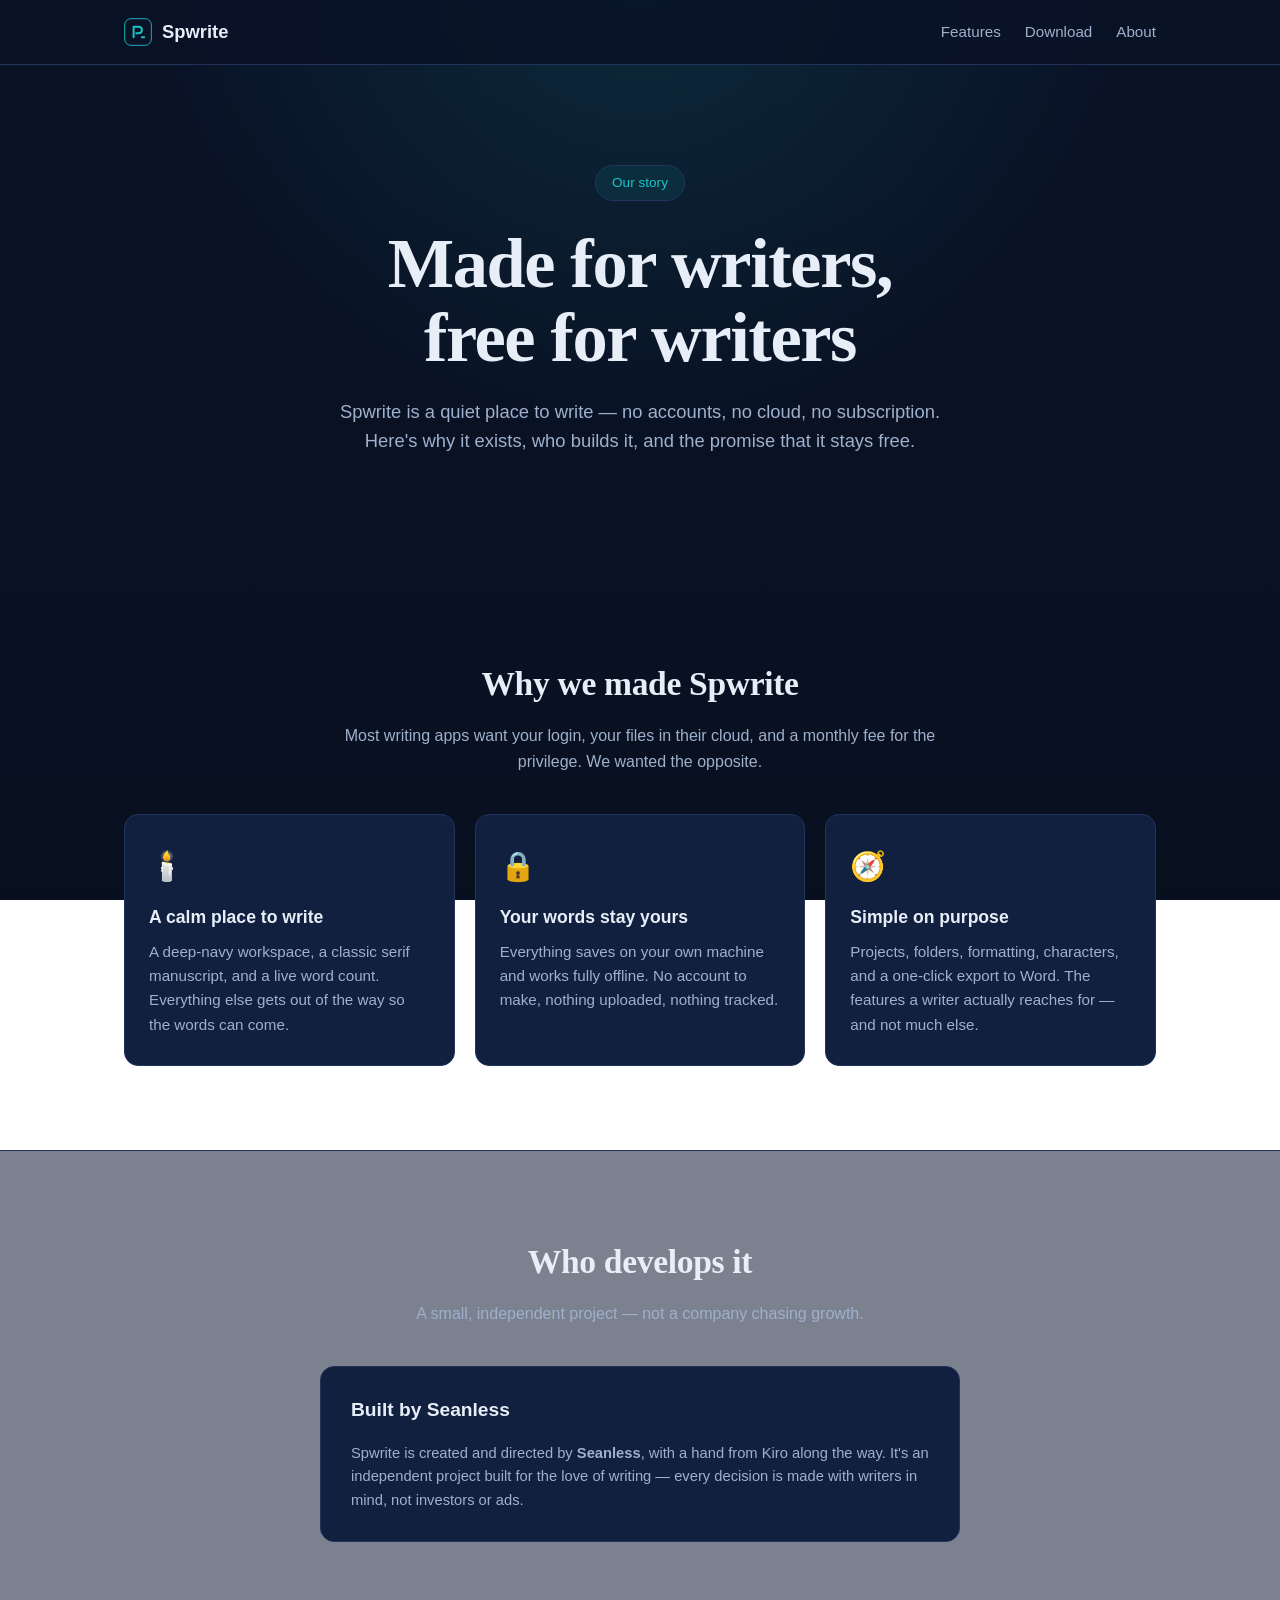
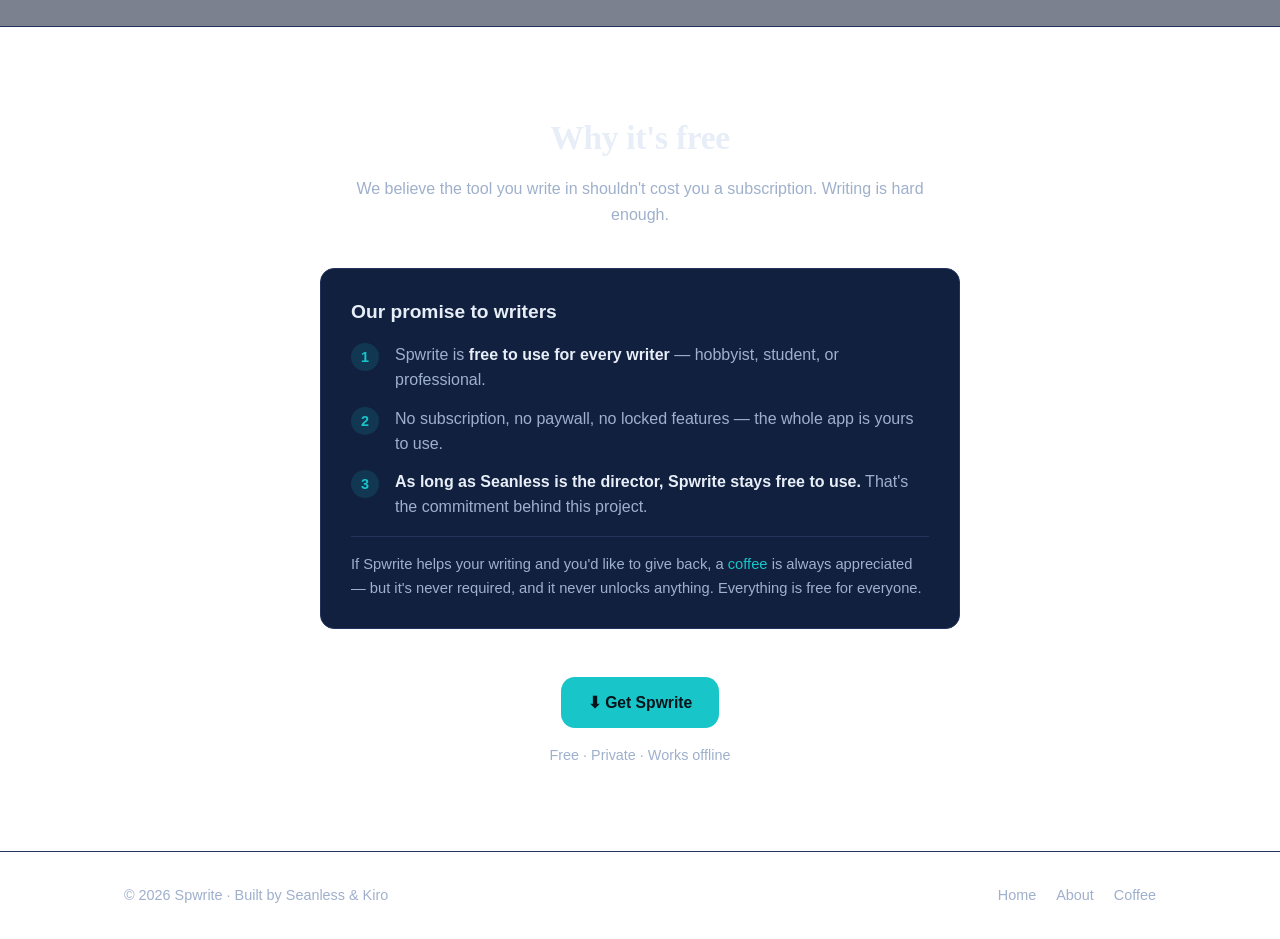
==== about.html @ 6e7e3212 "Remove github link and added about" ====
<!DOCTYPE html>
<html lang="en">
<head>
  <meta charset="UTF-8" />
  <meta name="viewport" content="width=device-width, initial-scale=1.0" />
  <title>About Spwrite — why it exists, who builds it, why it's free</title>
  <meta name="description" content="The story behind Spwrite: a distraction-free writing app made for writers, built by Seanless, and free to use for everyone." />
  <link rel="icon" href="assets/favicon.svg" type="image/svg+xml" />
  <link rel="stylesheet" href="styles.css" />
</head>
<body>
  <header class="nav">
    <div class="container nav-inner">
      <a class="brand" href="index.html">
        <img src="assets/logo.svg" alt="Spwrite logo" width="28" height="28" />
        <span>Spwrite</span>
      </a>
      <nav class="nav-links">
        <a href="index.html#features">Features</a>
        <a href="index.html#download">Download</a>
        <a href="about.html">About</a>
      </nav>
    </div>
  </header>

  <main id="top">
    <!-- Hero -->
    <section class="hero">
      <div class="container hero-inner">
        <span class="badge">Our story</span>
        <h1>Made for writers,<br />free for writers</h1>
        <p class="lead">
          Spwrite is a quiet place to write — no accounts, no cloud, no subscription.
          Here's why it exists, who builds it, and the promise that it stays free.
        </p>
      </div>
    </section>

    <!-- Why -->
    <section class="section">
      <div class="container">
        <h2>Why we made Spwrite</h2>
        <p class="section-sub">
          Most writing apps want your login, your files in their cloud, and a monthly fee
          for the privilege. We wanted the opposite.
        </p>
        <div class="grid">
          <div class="card">
            <div class="icon">🕯️</div>
            <h3>A calm place to write</h3>
            <p>A deep-navy workspace, a classic serif manuscript, and a live word count.
              Everything else gets out of the way so the words can come.</p>
          </div>
          <div class="card">
            <div class="icon">🔒</div>
            <h3>Your words stay yours</h3>
            <p>Everything saves on your own machine and works fully offline. No account
              to make, nothing uploaded, nothing tracked.</p>
          </div>
          <div class="card">
            <div class="icon">🧭</div>
            <h3>Simple on purpose</h3>
            <p>Projects, folders, formatting, characters, and a one-click export to Word.
              The features a writer actually reaches for — and not much else.</p>
          </div>
        </div>
      </div>
    </section>

    <!-- Who -->
    <section class="section section-alt">
      <div class="container">
        <h2>Who develops it</h2>
        <p class="section-sub">A small, independent project — not a company chasing growth.</p>
        <div class="open-guide">
          <h3>Built by Seanless</h3>
          <p class="tip-note" style="border:0;padding-top:0;margin-top:0;">
            Spwrite is created and directed by <strong>Seanless</strong>, with a hand from
            Kiro along the way. It's an independent project built for the love of writing —
            every decision is made with writers in mind, not investors or ads.
          </p>
        </div>
      </div>
    </section>

    <!-- Free promise -->
    <section class="section">
      <div class="container">
        <h2>Why it's free</h2>
        <p class="section-sub">
          We believe the tool you write in shouldn't cost you a subscription. Writing is
          hard enough.
        </p>
        <div class="open-guide">
          <h3>Our promise to writers</h3>
          <ol class="open-steps">
            <li>Spwrite is <strong>free to use for every writer</strong> — hobbyist,
              student, or professional.</li>
            <li>No subscription, no paywall, no locked features — the whole app is yours to
              use.</li>
            <li><strong>As long as Seanless is the director, Spwrite stays free to use.</strong>
              That's the commitment behind this project.</li>
          </ol>
          <p class="tip-note">
            If Spwrite helps your writing and you'd like to give back, a
            <a href="https://buymeacoffee.com/seanless" target="_blank" rel="noopener">coffee</a>
            is always appreciated — but it's never required, and it never unlocks anything.
            Everything is free for everyone.
          </p>
        </div>

        <div class="support" style="margin-top:48px;">
          <a class="btn btn-primary" href="index.html#download">⬇ Get Spwrite</a>
          <p class="detected" style="margin-top:16px;">
            Free · Private · Works offline
          </p>
        </div>
      </div>
    </section>
  </main>

  <footer class="footer">
    <div class="container footer-inner">
      <span>© <span id="year"></span> Spwrite · Built by Seanless &amp; Kiro</span>
      <div class="footer-links">
        <a href="index.html">Home</a>
        <a href="about.html">About</a>
        <a href="https://buymeacoffee.com/seanless" target="_blank" rel="noopener">Coffee</a>
      </div>
    </div>
  </footer>

  <script src="script.js"></script>
</body>
</html>
---- styles.css ----
:root {
  --bg: #0a1226;
  --bg-alt: #0f1a33;
  --card: #12203f;
  --border: #22345c;
  --text: #e8eef7;
  --muted: #9fb0cc;
  --accent: #18c5c8;        /* dark cyan */
  --accent-hover: #3fdadd;
  --coffee: #ffdd00;
  --radius: 14px;
  --max: 1080px;
}

* { box-sizing: border-box; margin: 0; padding: 0; }

html { scroll-behavior: smooth; }

body {
  font-family: -apple-system, BlinkMacSystemFont, "Segoe UI", Roboto, Helvetica, Arial, sans-serif;
  background:
    radial-gradient(900px circle at 50% -5%, rgba(24, 197, 200, 0.14), transparent 55%),
    linear-gradient(180deg, #0a1226 0%, #081020 100%);
  background-attachment: fixed;
  color: var(--text);
  line-height: 1.6;
  min-height: 100vh;
  -webkit-font-smoothing: antialiased;
}

.container {
  width: 100%;
  max-width: var(--max);
  margin: 0 auto;
  padding: 0 24px;
}

a { color: var(--accent); text-decoration: none; }
a:hover { color: var(--accent-hover); }

/* Nav */
.nav {
  position: sticky;
  top: 0;
  z-index: 10;
  background: rgba(10, 18, 38, 0.85);
  backdrop-filter: blur(10px);
  border-bottom: 1px solid var(--border);
}
.nav-inner {
  display: flex;
  align-items: center;
  justify-content: space-between;
  height: 64px;
}
.brand {
  display: flex;
  align-items: center;
  gap: 10px;
  font-weight: 700;
  font-size: 1.15rem;
  color: var(--text);
}
.nav-links { display: flex; gap: 24px; }
.nav-links a { color: var(--muted); font-size: 0.95rem; }
.nav-links a:hover { color: var(--text); }

/* Hero */
.hero {
  padding: 100px 0 84px;
  text-align: center;
}
.badge {
  display: inline-block;
  padding: 6px 16px;
  border: 1px solid var(--border);
  border-radius: 999px;
  font-size: 0.85rem;
  color: var(--accent);
  background: rgba(24, 197, 200, 0.08);
  margin-bottom: 26px;
}
.hero h1 {
  font-family: Georgia, "Times New Roman", serif;
  font-size: clamp(2.8rem, 6vw, 4.4rem);
  line-height: 1.05;
  letter-spacing: -0.02em;
  margin-bottom: 22px;
}
.lead {
  max-width: 640px;
  margin: 0 auto 34px;
  font-size: 1.15rem;
  color: var(--muted);
}
.hero-actions {
  display: flex;
  gap: 14px;
  justify-content: center;
  flex-wrap: wrap;
}
.detected { margin-top: 18px; color: var(--muted); font-size: 0.9rem; }
.detected a { font-weight: 600; }

/* Buttons */
.btn {
  display: inline-flex;
  align-items: center;
  justify-content: center;
  gap: 8px;
  padding: 12px 26px;
  border-radius: var(--radius);
  font-weight: 600;
  font-size: 0.98rem;
  border: 1px solid transparent;
  transition: all 0.15s ease;
  cursor: pointer;
}
.btn-primary { background: var(--accent); color: #04141a; }
.btn-primary:hover { background: var(--accent-hover); color: #04141a; }
.btn-ghost { border-color: var(--border); color: var(--text); }
.btn-ghost:hover { border-color: var(--accent); color: var(--text); }
.btn-block { width: 100%; margin-top: 8px; }
.btn[aria-disabled="true"] {
  background: var(--border);
  color: var(--muted, #8a8f98);
  cursor: not-allowed;
  pointer-events: none;
  opacity: 0.7;
}
.btn-coffee {
  background: var(--coffee);
  color: #1a1400;
  font-size: 1.05rem;
  padding: 14px 32px;
}
.btn-coffee:hover { background: #ffe94d; color: #1a1400; transform: translateY(-2px); }

/* Sections */
.section { padding: 84px 0; }
.section-alt {
  background: rgba(15, 26, 51, 0.55);
  border-top: 1px solid var(--border);
  border-bottom: 1px solid var(--border);
}
.section h2 {
  font-family: Georgia, "Times New Roman", serif;
  font-size: 2.1rem;
  text-align: center;
  margin-bottom: 12px;
  letter-spacing: -0.01em;
}
.section-sub { text-align: center; color: var(--muted); max-width: 620px; margin: 0 auto 40px; }
.section-sub code {
  background: rgba(24, 197, 200, 0.12);
  color: var(--accent);
  padding: 2px 6px;
  border-radius: 6px;
}

/* Grid of cards */
.grid {
  display: grid;
  grid-template-columns: repeat(auto-fit, minmax(220px, 1fr));
  gap: 20px;
  margin-top: 40px;
}
.card {
  background: var(--card);
  border: 1px solid var(--border);
  border-radius: var(--radius);
  padding: 28px 24px;
  transition: border-color 0.15s ease, transform 0.15s ease, box-shadow 0.15s ease;
}
.card:hover {
  border-color: var(--accent);
  transform: translateY(-3px);
  box-shadow: 0 12px 28px rgba(0, 0, 0, 0.35);
}
.card .icon { font-size: 1.8rem; margin-bottom: 14px; }
.card h3 { font-size: 1.1rem; margin-bottom: 8px; }
.card p { color: var(--muted); font-size: 0.95rem; }

/* Download */
.download-grid {
  display: grid;
  grid-template-columns: repeat(auto-fit, minmax(240px, 1fr));
  gap: 20px;
}
.dl-card {
  background: var(--card);
  border: 1px solid var(--border);
  border-radius: var(--radius);
  padding: 28px 24px;
  text-align: center;
  transition: border-color 0.15s ease, transform 0.15s ease;
}
.dl-card:hover { transform: translateY(-3px); }
.dl-card.highlight {
  border-color: var(--accent);
  box-shadow: 0 0 0 1px var(--accent), 0 12px 28px rgba(0, 0, 0, 0.35);
}
.dl-os { font-size: 1.3rem; font-weight: 700; }
.dl-desc { color: var(--muted); font-size: 0.9rem; margin-bottom: 8px; }
.dl-source {
  display: inline-block;
  margin-top: 12px;
  font-size: 0.85rem;
  color: var(--muted);
}
.dl-source:hover { color: var(--accent); }
/* Open guide */
.open-guide {
  max-width: 640px;
  margin: 40px auto 0;
  background: var(--card);
  border: 1px solid var(--border);
  border-radius: var(--radius);
  padding: 28px 30px;
}
.open-guide h3 { font-size: 1.2rem; margin-bottom: 16px; }
.open-steps {
  list-style: none;
  counter-reset: step;
  display: flex;
  flex-direction: column;
  gap: 14px;
}
.open-steps li {
  counter-increment: step;
  position: relative;
  padding-left: 44px;
  color: var(--muted);
  line-height: 1.55;
}
.open-steps li strong { color: var(--text); }
.open-steps li::before {
  content: counter(step);
  position: absolute;
  left: 0;
  top: 0;
  width: 28px;
  height: 28px;
  border-radius: 50%;
  background: rgba(24, 197, 200, 0.14);
  color: var(--accent);
  font-weight: 700;
  font-size: 0.9rem;
  display: flex;
  align-items: center;
  justify-content: center;
}
.open-steps code {
  font-family: "SFMono-Regular", Consolas, "Liberation Mono", Menlo, monospace;
  font-size: 0.85em;
  background: rgba(24, 197, 200, 0.12);
  color: var(--accent);
  padding: 1px 6px;
  border-radius: 6px;
}

/* Guide steps (big, visual) */
.guide-steps {
  display: flex;
  flex-direction: column;
  gap: 18px;
  max-width: 760px;
  margin: 44px auto 0;
}
.guide-step {
  display: flex;
  align-items: flex-start;
  gap: 22px;
  background: var(--card);
  border: 1px solid var(--border);
  border-radius: var(--radius);
  padding: 26px 28px;
  transition: border-color 0.15s ease, transform 0.15s ease;
}
.guide-step:hover { border-color: var(--accent); transform: translateY(-2px); }
.guide-num {
  flex: 0 0 auto;
  width: 48px;
  height: 48px;
  border-radius: 50%;
  background: var(--accent);
  color: #04141a;
  display: flex;
  align-items: center;
  justify-content: center;
  font-weight: 700;
  font-size: 1.4rem;
}
.guide-body h3 { font-size: 1.2rem; margin-bottom: 6px; }
.guide-body p { color: var(--muted); }
.guide-body code, .open-guide code {
  font-family: "SFMono-Regular", Consolas, "Liberation Mono", Menlo, monospace;
  font-size: 0.85em;
  background: rgba(24, 197, 200, 0.12);
  color: var(--accent);
  padding: 1px 6px;
  border-radius: 6px;
}
.tip-note {
  margin-top: 16px;
  padding-top: 16px;
  border-top: 1px solid var(--border);
  color: var(--muted);
  font-size: 0.92rem;
}

/* FAQ */
.faq {
  display: grid;
  grid-template-columns: repeat(auto-fit, minmax(260px, 1fr));
  gap: 20px;
  margin-top: 44px;
}
.faq-item {
  background: var(--card);
  border: 1px solid var(--border);
  border-radius: var(--radius);
  padding: 24px 26px;
}
.faq-item h3 { font-size: 1.05rem; margin-bottom: 8px; }
.faq-item p { color: var(--muted); font-size: 0.95rem; }

/* Support */
.support { text-align: center; }

/* Footer */
.footer { border-top: 1px solid var(--border); padding: 32px 0; }
.footer-inner {
  display: flex;
  align-items: center;
  justify-content: space-between;
  color: var(--muted);
  font-size: 0.9rem;
  flex-wrap: wrap;
  gap: 12px;
}
.footer-links { display: flex; gap: 20px; }
.footer-links a { color: var(--muted); }
.footer-links a:hover { color: var(--text); }

@media (max-width: 600px) {
  .nav-links { gap: 14px; font-size: 0.9rem; }
  .hero { padding: 68px 0 56px; }
  .section { padding: 56px 0; }
}
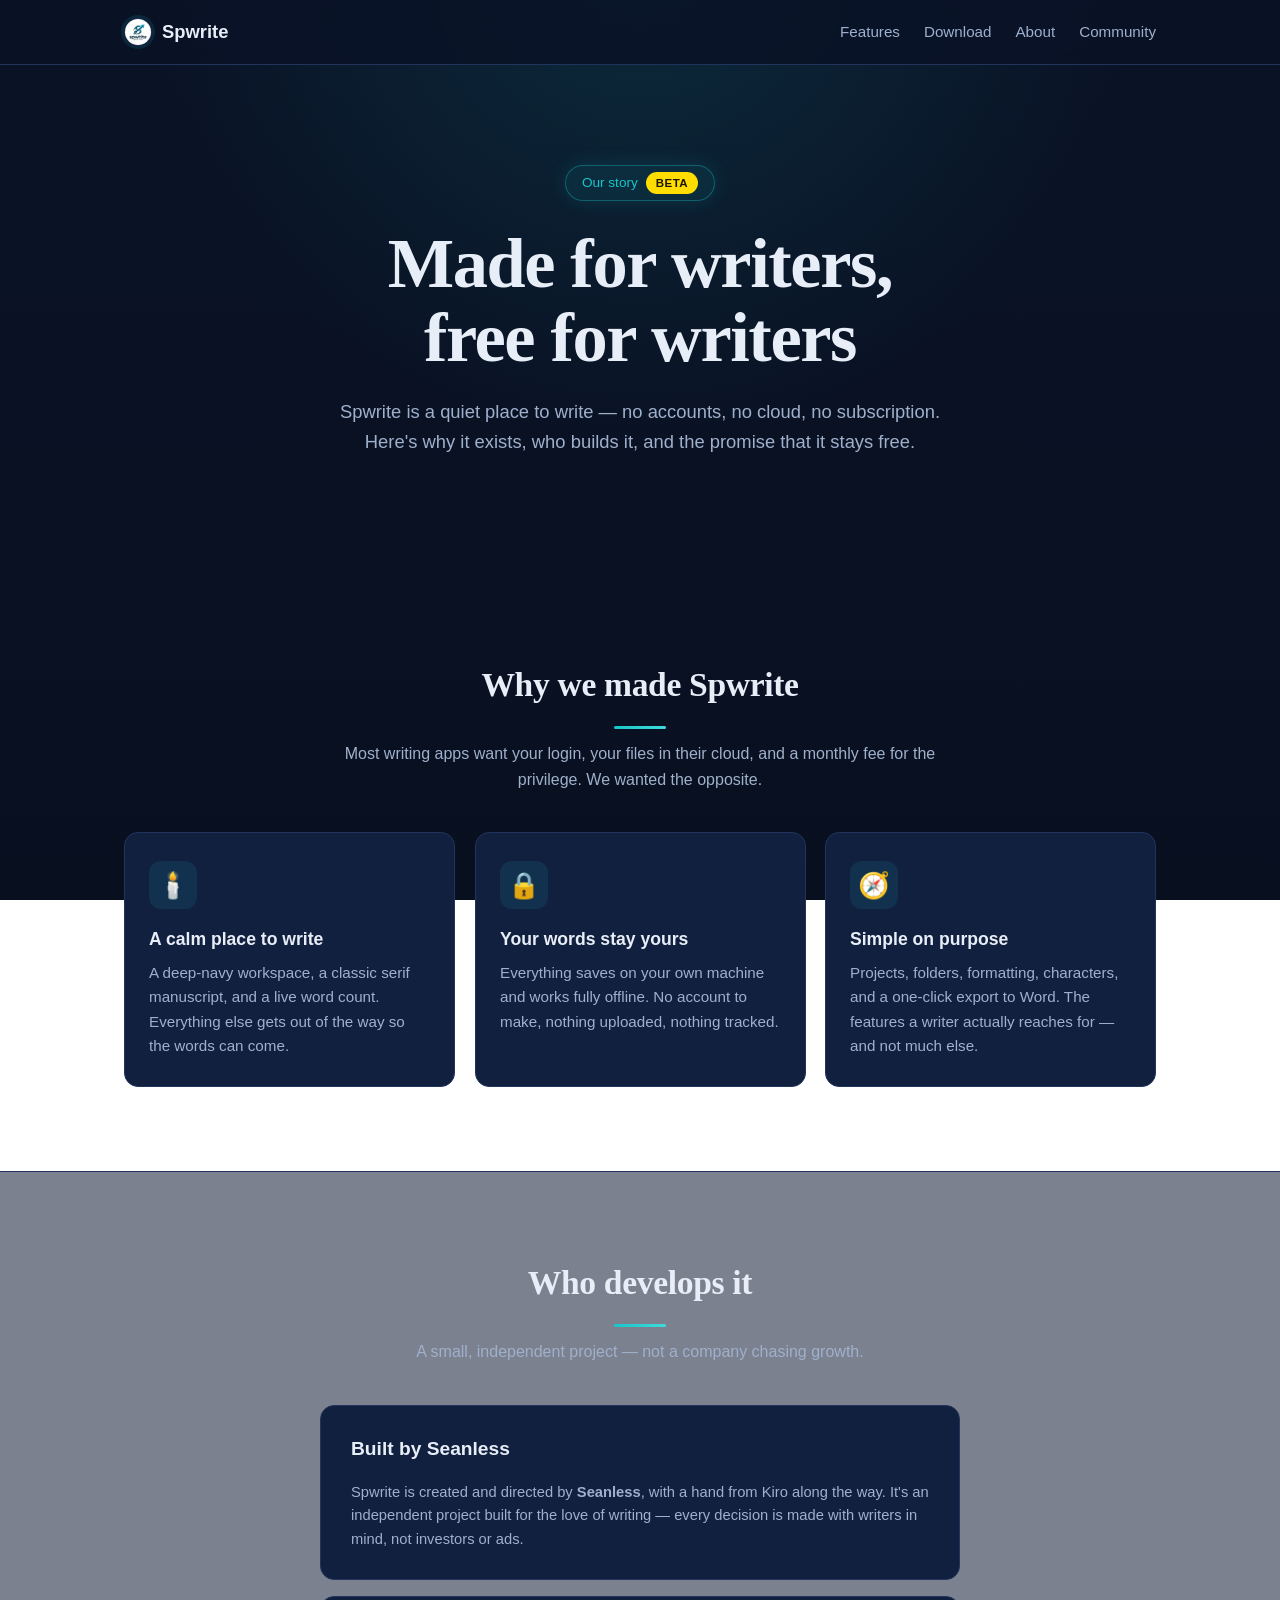
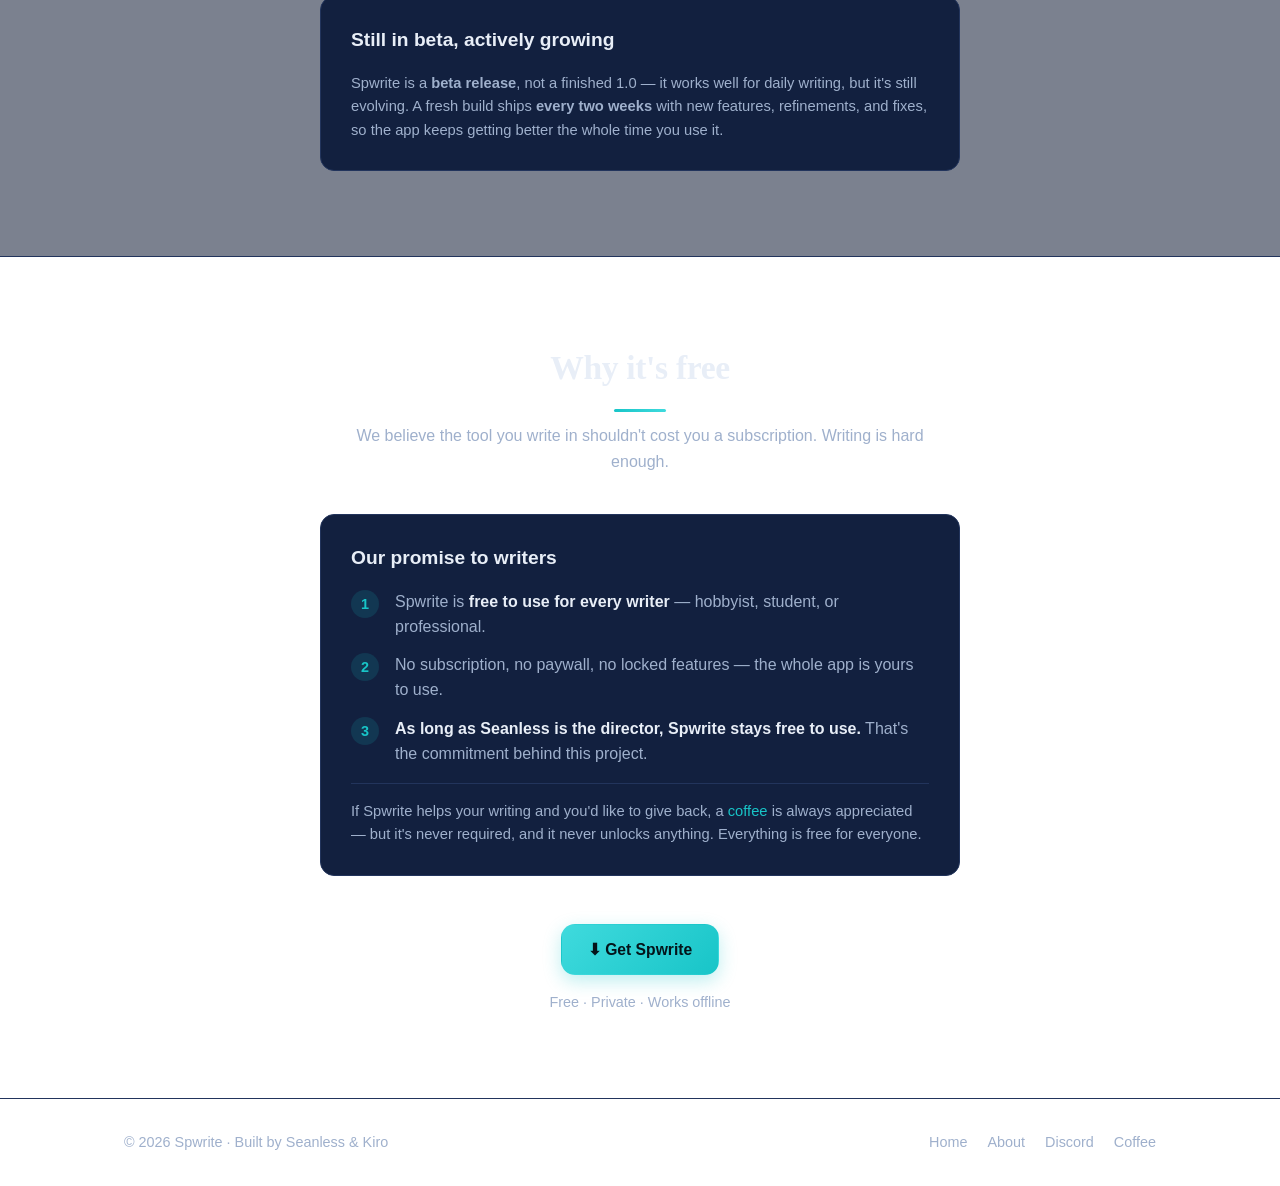
==== commit 7f8fad9c: "Added community, Beta indicatoR" ====
--- a/about.html
+++ b/about.html
@@ -5,20 +5,21 @@
   <meta name="viewport" content="width=device-width, initial-scale=1.0" />
   <title>About Spwrite — why it exists, who builds it, why it's free</title>
   <meta name="description" content="The story behind Spwrite: a distraction-free writing app made for writers, built by Seanless, and free to use for everyone." />
-  <link rel="icon" href="assets/favicon.svg" type="image/svg+xml" />
+  <link rel="icon" href="assets/spwrite_logo.png" type="image/png" />
   <link rel="stylesheet" href="styles.css" />
 </head>
 <body>
   <header class="nav">
     <div class="container nav-inner">
       <a class="brand" href="index.html">
-        <img src="assets/logo.svg" alt="Spwrite logo" width="28" height="28" />
+        <img src="assets/spwrite_logo.png" alt="Spwrite logo" width="28" height="28" />
         <span>Spwrite</span>
       </a>
       <nav class="nav-links">
         <a href="index.html#features">Features</a>
         <a href="index.html#download">Download</a>
         <a href="about.html">About</a>
+        <a href="https://discord.gg/KCWfmqGCNy" target="_blank" rel="noopener">Community</a>
       </nav>
     </div>
   </header>
@@ -27,7 +28,7 @@
     <!-- Hero -->
     <section class="hero">
       <div class="container hero-inner">
-        <span class="badge">Our story</span>
+        <span class="badge">Our story<span class="beta-tag">Beta</span></span>
         <h1>Made for writers,<br />free for writers</h1>
         <p class="lead">
           Spwrite is a quiet place to write — no accounts, no cloud, no subscription.
@@ -80,6 +81,16 @@
             every decision is made with writers in mind, not investors or ads.
           </p>
         </div>
+
+        <div class="open-guide" style="margin-top:16px;">
+          <h3>Still in beta, actively growing</h3>
+          <p class="tip-note" style="border:0;padding-top:0;margin-top:0;">
+            Spwrite is a <strong>beta release</strong>, not a finished 1.0 — it works well
+            for daily writing, but it's still evolving. A fresh build ships
+            <strong>every two weeks</strong> with new features, refinements, and fixes, so
+            the app keeps getting better the whole time you use it.
+          </p>
+        </div>
       </div>
     </section>
 
@@ -125,6 +136,7 @@
       <div class="footer-links">
         <a href="index.html">Home</a>
         <a href="about.html">About</a>
+        <a href="https://discord.gg/KCWfmqGCNy" target="_blank" rel="noopener">Discord</a>
         <a href="https://buymeacoffee.com/seanless" target="_blank" rel="noopener">Coffee</a>
       </div>
     </div>
--- a/styles.css
+++ b/styles.css
@@ -61,9 +61,38 @@
   font-size: 1.15rem;
   color: var(--text);
 }
-.nav-links { display: flex; gap: 24px; }
-.nav-links a { color: var(--muted); font-size: 0.95rem; }
+.brand img {
+  border-radius: 50%;
+  object-fit: cover;
+  border: 1px solid var(--border);
+  box-shadow: 0 0 0 3px rgba(24, 197, 200, 0.12);
+  transition: transform 0.2s ease, box-shadow 0.2s ease;
+}
+.brand:hover img {
+  transform: scale(1.06);
+  box-shadow: 0 0 0 3px rgba(24, 197, 200, 0.25);
+}
+.nav-links { display: flex; gap: 24px; align-items: center; }
+.nav-links a {
+  color: var(--muted);
+  font-size: 0.95rem;
+  position: relative;
+  padding: 4px 0;
+  transition: color 0.15s ease;
+}
+.nav-links a::after {
+  content: "";
+  position: absolute;
+  left: 0;
+  bottom: 0;
+  width: 0;
+  height: 2px;
+  border-radius: 2px;
+  background: var(--accent);
+  transition: width 0.2s ease;
+}
 .nav-links a:hover { color: var(--text); }
+.nav-links a:hover::after { width: 100%; }
 
 /* Hero */
 .hero {
@@ -71,15 +100,42 @@
   text-align: center;
 }
 .badge {
-  display: inline-block;
+  display: inline-flex;
+  align-items: center;
   padding: 6px 16px;
-  border: 1px solid var(--border);
+  border: 1px solid rgba(24, 197, 200, 0.35);
   border-radius: 999px;
   font-size: 0.85rem;
   color: var(--accent);
   background: rgba(24, 197, 200, 0.08);
+  box-shadow: 0 0 20px rgba(24, 197, 200, 0.15);
   margin-bottom: 26px;
 }
+.beta-tag {
+  display: inline-block;
+  margin-left: 8px;
+  padding: 2px 10px;
+  border-radius: 999px;
+  font-size: 0.72rem;
+  font-weight: 700;
+  letter-spacing: 0.04em;
+  text-transform: uppercase;
+  color: #1a1400;
+  background: var(--coffee, #ffd23f);
+  vertical-align: middle;
+}
+.beta-note {
+  max-width: 620px;
+  margin: 0 auto 40px;
+  padding: 14px 18px;
+  border: 1px solid var(--border);
+  border-left: 3px solid var(--coffee, #ffd23f);
+  border-radius: var(--radius);
+  color: var(--muted);
+  font-size: 0.92rem;
+  text-align: left;
+}
+.beta-note strong { color: var(--text); }
 .hero h1 {
   font-family: Georgia, "Times New Roman", serif;
   font-size: clamp(2.8rem, 6vw, 4.4rem);
@@ -113,13 +169,25 @@
   font-weight: 600;
   font-size: 0.98rem;
   border: 1px solid transparent;
-  transition: all 0.15s ease;
+  transition: transform 0.18s ease, box-shadow 0.18s ease, background 0.18s ease, border-color 0.18s ease, color 0.18s ease;
   cursor: pointer;
 }
-.btn-primary { background: var(--accent); color: #04141a; }
-.btn-primary:hover { background: var(--accent-hover); color: #04141a; }
+.btn:focus-visible {
+  outline: 2px solid var(--accent-hover);
+  outline-offset: 3px;
+}
+.btn-primary {
+  background: linear-gradient(135deg, var(--accent-hover), var(--accent));
+  color: #04141a;
+  box-shadow: 0 6px 18px rgba(24, 197, 200, 0.28);
+}
+.btn-primary:hover {
+  color: #04141a;
+  transform: translateY(-2px);
+  box-shadow: 0 10px 26px rgba(24, 197, 200, 0.4);
+}
 .btn-ghost { border-color: var(--border); color: var(--text); }
-.btn-ghost:hover { border-color: var(--accent); color: var(--text); }
+.btn-ghost:hover { border-color: var(--accent); color: var(--text); transform: translateY(-2px); }
 .btn-block { width: 100%; margin-top: 8px; }
 .btn[aria-disabled="true"] {
   background: var(--border);
@@ -135,6 +203,13 @@
   padding: 14px 32px;
 }
 .btn-coffee:hover { background: #ffe94d; color: #1a1400; transform: translateY(-2px); }
+.btn-discord {
+  background: #5865f2;
+  color: #fff;
+  font-size: 1.05rem;
+  padding: 14px 32px;
+}
+.btn-discord:hover { background: #4752e0; color: #fff; transform: translateY(-2px); }
 
 /* Sections */
 .section { padding: 84px 0; }
@@ -150,6 +225,15 @@
   margin-bottom: 12px;
   letter-spacing: -0.01em;
 }
+.section h2::after {
+  content: "";
+  display: block;
+  width: 52px;
+  height: 3px;
+  margin: 14px auto 0;
+  border-radius: 3px;
+  background: linear-gradient(90deg, var(--accent), var(--accent-hover));
+}
 .section-sub { text-align: center; color: var(--muted); max-width: 620px; margin: 0 auto 40px; }
 .section-sub code {
   background: rgba(24, 197, 200, 0.12);
@@ -166,18 +250,43 @@
   margin-top: 40px;
 }
 .card {
+  position: relative;
   background: var(--card);
   border: 1px solid var(--border);
   border-radius: var(--radius);
   padding: 28px 24px;
-  transition: border-color 0.15s ease, transform 0.15s ease, box-shadow 0.15s ease;
+  overflow: hidden;
+  transition: border-color 0.18s ease, transform 0.18s ease, box-shadow 0.18s ease;
+}
+.card::before {
+  content: "";
+  position: absolute;
+  top: 0;
+  left: 0;
+  right: 0;
+  height: 2px;
+  background: linear-gradient(90deg, var(--accent), var(--accent-hover));
+  transform: scaleX(0);
+  transform-origin: left;
+  transition: transform 0.25s ease;
 }
 .card:hover {
   border-color: var(--accent);
-  transform: translateY(-3px);
-  box-shadow: 0 12px 28px rgba(0, 0, 0, 0.35);
-}
-.card .icon { font-size: 1.8rem; margin-bottom: 14px; }
+  transform: translateY(-4px);
+  box-shadow: 0 14px 32px rgba(0, 0, 0, 0.4);
+}
+.card:hover::before { transform: scaleX(1); }
+.card .icon {
+  display: inline-flex;
+  align-items: center;
+  justify-content: center;
+  width: 48px;
+  height: 48px;
+  border-radius: 12px;
+  background: rgba(24, 197, 200, 0.1);
+  font-size: 1.6rem;
+  margin-bottom: 16px;
+}
 .card h3 { font-size: 1.1rem; margin-bottom: 8px; }
 .card p { color: var(--muted); font-size: 0.95rem; }
 
@@ -195,7 +304,11 @@
   text-align: center;
   transition: border-color 0.15s ease, transform 0.15s ease;
 }
-.dl-card:hover { transform: translateY(-3px); }
+.dl-card:hover {
+  transform: translateY(-4px);
+  border-color: var(--accent);
+  box-shadow: 0 14px 32px rgba(0, 0, 0, 0.4);
+}
 .dl-card.highlight {
   border-color: var(--accent);
   box-shadow: 0 0 0 1px var(--accent), 0 12px 28px rgba(0, 0, 0, 0.35);
@@ -283,13 +396,14 @@
   width: 48px;
   height: 48px;
   border-radius: 50%;
-  background: var(--accent);
+  background: linear-gradient(135deg, var(--accent-hover), var(--accent));
   color: #04141a;
   display: flex;
   align-items: center;
   justify-content: center;
   font-weight: 700;
   font-size: 1.4rem;
+  box-shadow: 0 6px 16px rgba(24, 197, 200, 0.3);
 }
 .guide-body h3 { font-size: 1.2rem; margin-bottom: 6px; }
 .guide-body p { color: var(--muted); }
@@ -321,7 +435,9 @@
   border: 1px solid var(--border);
   border-radius: var(--radius);
   padding: 24px 26px;
-}
+  transition: border-color 0.18s ease, transform 0.18s ease;
+}
+.faq-item:hover { border-color: var(--accent); transform: translateY(-2px); }
 .faq-item h3 { font-size: 1.05rem; margin-bottom: 8px; }
 .faq-item p { color: var(--muted); font-size: 0.95rem; }
 
@@ -343,8 +459,32 @@
 .footer-links a { color: var(--muted); }
 .footer-links a:hover { color: var(--text); }
 
-@media (max-width: 600px) {
-  .nav-links { gap: 14px; font-size: 0.9rem; }
+@media (max-width: 720px) {
+  .nav-inner { height: auto; flex-wrap: wrap; padding: 12px 0; gap: 8px; }
+  .nav-links { gap: 16px; font-size: 0.9rem; flex-wrap: wrap; }
   .hero { padding: 68px 0 56px; }
   .section { padding: 56px 0; }
-}
+  .guide-step { gap: 16px; padding: 22px 20px; }
+  .footer-inner { justify-content: center; text-align: center; }
+}
+
+/* Scroll reveal */
+.reveal {
+  opacity: 0;
+  transform: translateY(24px);
+  transition: opacity 0.6s ease, transform 0.6s ease;
+  will-change: opacity, transform;
+}
+.reveal.is-visible {
+  opacity: 1;
+  transform: none;
+}
+
+@media (prefers-reduced-motion: reduce) {
+  * {
+    animation-duration: 0.01ms !important;
+    transition-duration: 0.01ms !important;
+    scroll-behavior: auto !important;
+  }
+  .reveal { opacity: 1; transform: none; }
+}
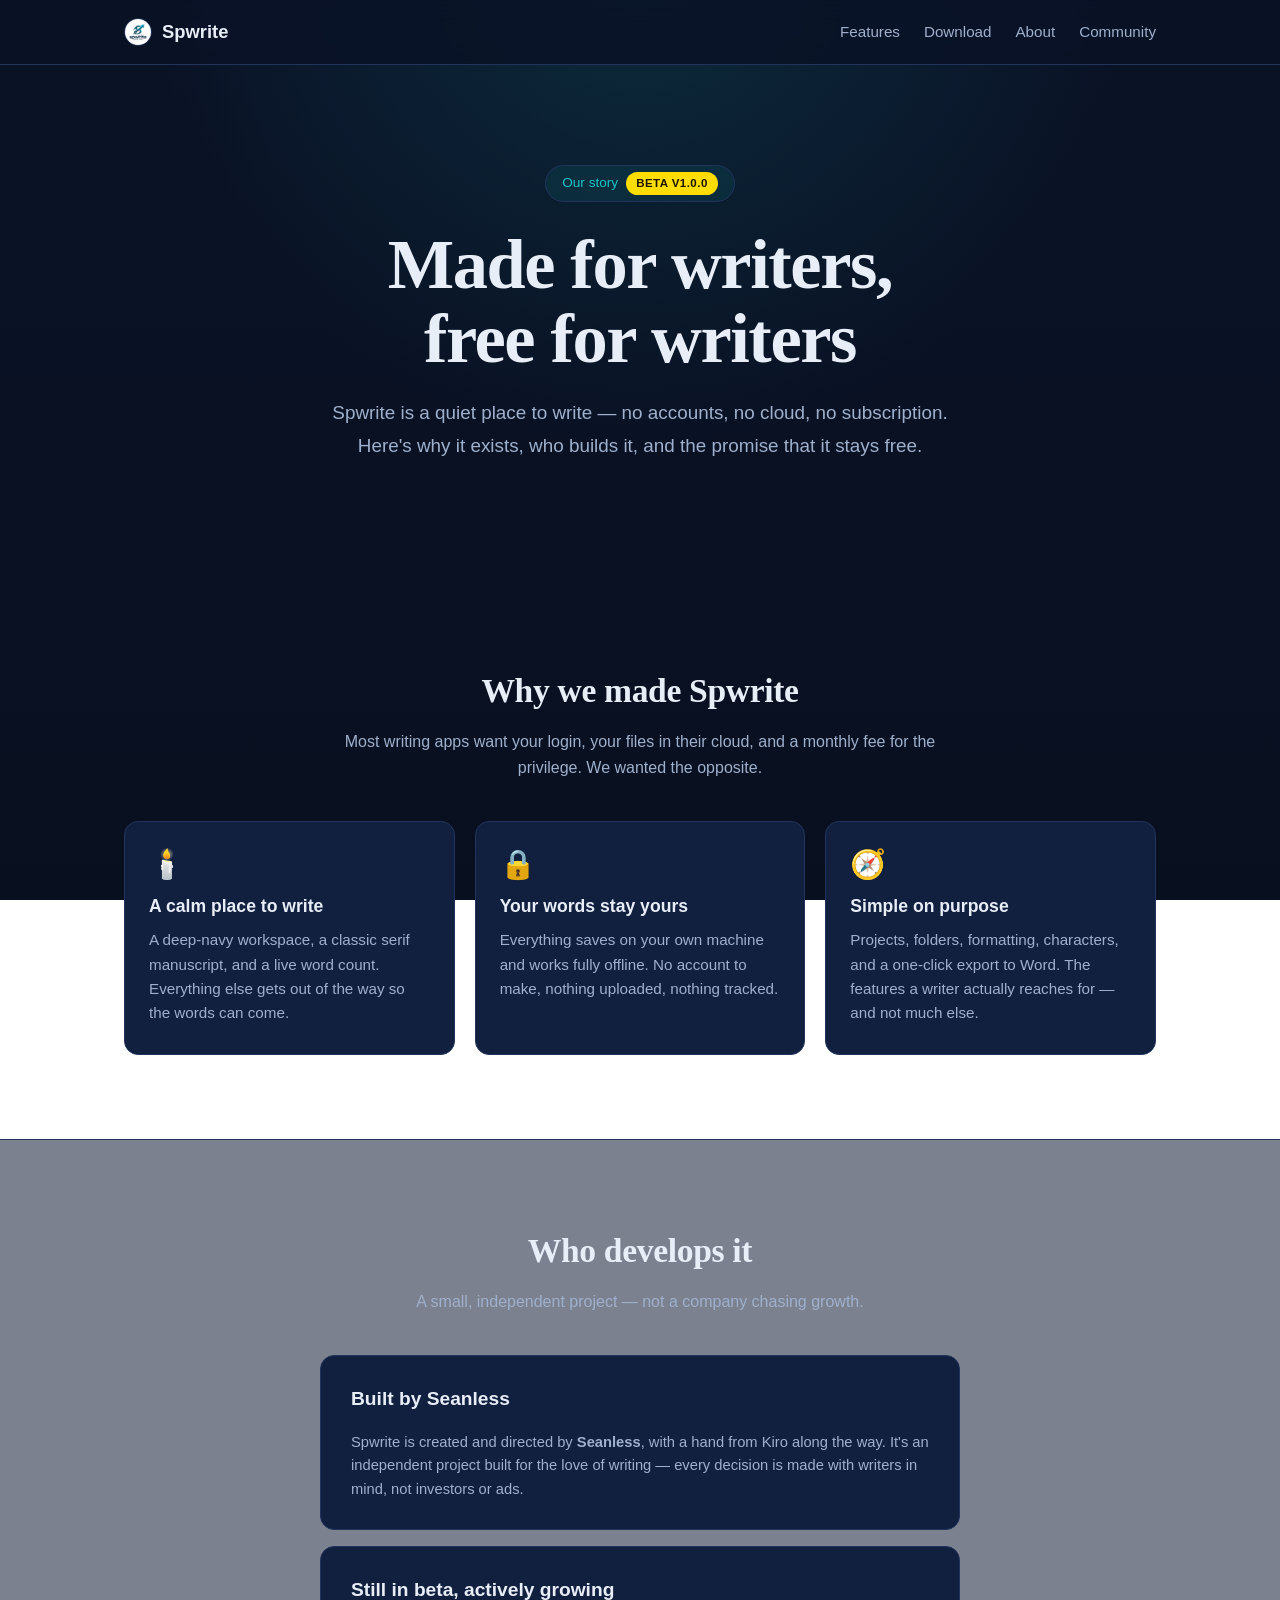
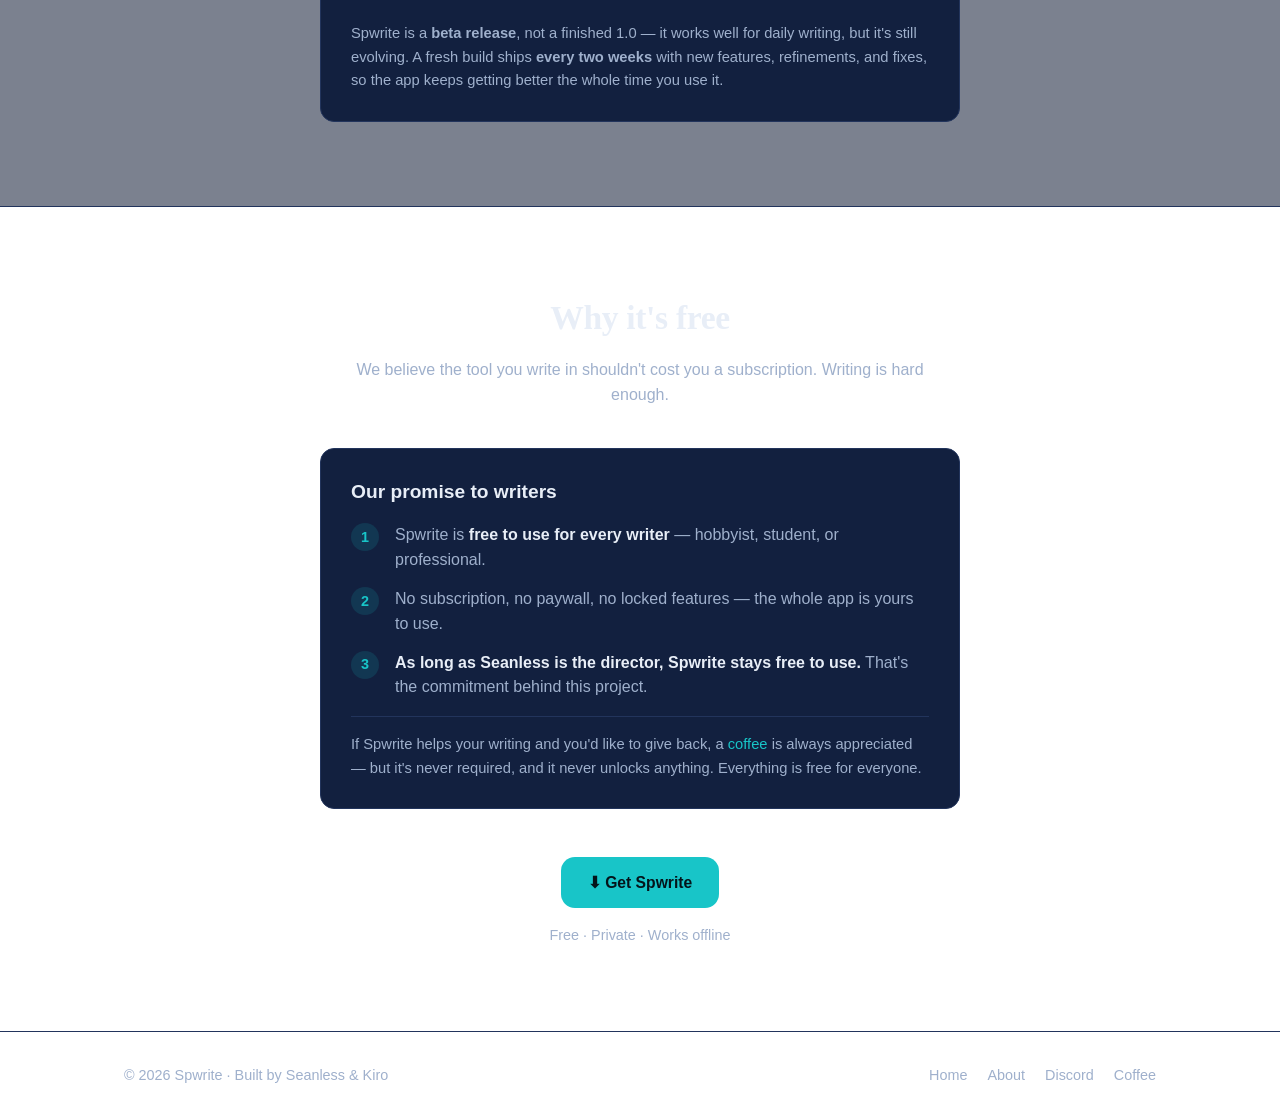
==== commit 3a74bd0e: "rename the beta as beta v1.0.0" ====
--- a/about.html
+++ b/about.html
@@ -28,7 +28,7 @@
     <!-- Hero -->
     <section class="hero">
       <div class="container hero-inner">
-        <span class="badge">Our story<span class="beta-tag">Beta</span></span>
+        <span class="badge">Our story<span class="beta-tag">Beta v1.0.0</span></span>
         <h1>Made for writers,<br />free for writers</h1>
         <p class="lead">
           Spwrite is a quiet place to write — no accounts, no cloud, no subscription.
--- a/styles.css
+++ b/styles.css
@@ -16,6 +16,20 @@
 
 html { scroll-behavior: smooth; }
 
+::selection {
+  background: rgba(24, 197, 200, 0.28);
+  color: var(--text);
+}
+
+::-webkit-scrollbar { width: 12px; }
+::-webkit-scrollbar-track { background: var(--bg); }
+::-webkit-scrollbar-thumb {
+  background: var(--border);
+  border-radius: 8px;
+  border: 3px solid var(--bg);
+}
+::-webkit-scrollbar-thumb:hover { background: #2d436f; }
+
 body {
   font-family: -apple-system, BlinkMacSystemFont, "Segoe UI", Roboto, Helvetica, Arial, sans-serif;
   background:
@@ -38,6 +52,12 @@
 a { color: var(--accent); text-decoration: none; }
 a:hover { color: var(--accent-hover); }
 
+:focus-visible {
+  outline: 2px solid var(--accent);
+  outline-offset: 3px;
+  border-radius: 4px;
+}
+
 /* Nav */
 .nav {
   position: sticky;
@@ -65,34 +85,10 @@
   border-radius: 50%;
   object-fit: cover;
   border: 1px solid var(--border);
-  box-shadow: 0 0 0 3px rgba(24, 197, 200, 0.12);
-  transition: transform 0.2s ease, box-shadow 0.2s ease;
-}
-.brand:hover img {
-  transform: scale(1.06);
-  box-shadow: 0 0 0 3px rgba(24, 197, 200, 0.25);
-}
-.nav-links { display: flex; gap: 24px; align-items: center; }
-.nav-links a {
-  color: var(--muted);
-  font-size: 0.95rem;
-  position: relative;
-  padding: 4px 0;
-  transition: color 0.15s ease;
-}
-.nav-links a::after {
-  content: "";
-  position: absolute;
-  left: 0;
-  bottom: 0;
-  width: 0;
-  height: 2px;
-  border-radius: 2px;
-  background: var(--accent);
-  transition: width 0.2s ease;
-}
+}
+.nav-links { display: flex; gap: 24px; }
+.nav-links a { color: var(--muted); font-size: 0.95rem; transition: color 0.2s ease; }
 .nav-links a:hover { color: var(--text); }
-.nav-links a:hover::after { width: 100%; }
 
 /* Hero */
 .hero {
@@ -100,15 +96,13 @@
   text-align: center;
 }
 .badge {
-  display: inline-flex;
-  align-items: center;
+  display: inline-block;
   padding: 6px 16px;
-  border: 1px solid rgba(24, 197, 200, 0.35);
+  border: 1px solid var(--border);
   border-radius: 999px;
   font-size: 0.85rem;
   color: var(--accent);
   background: rgba(24, 197, 200, 0.08);
-  box-shadow: 0 0 20px rgba(24, 197, 200, 0.15);
   margin-bottom: 26px;
 }
 .beta-tag {
@@ -144,9 +138,10 @@
   margin-bottom: 22px;
 }
 .lead {
-  max-width: 640px;
+  max-width: 620px;
   margin: 0 auto 34px;
-  font-size: 1.15rem;
+  font-size: 1.18rem;
+  line-height: 1.7;
   color: var(--muted);
 }
 .hero-actions {
@@ -169,25 +164,13 @@
   font-weight: 600;
   font-size: 0.98rem;
   border: 1px solid transparent;
-  transition: transform 0.18s ease, box-shadow 0.18s ease, background 0.18s ease, border-color 0.18s ease, color 0.18s ease;
+  transition: all 0.15s ease;
   cursor: pointer;
 }
-.btn:focus-visible {
-  outline: 2px solid var(--accent-hover);
-  outline-offset: 3px;
-}
-.btn-primary {
-  background: linear-gradient(135deg, var(--accent-hover), var(--accent));
-  color: #04141a;
-  box-shadow: 0 6px 18px rgba(24, 197, 200, 0.28);
-}
-.btn-primary:hover {
-  color: #04141a;
-  transform: translateY(-2px);
-  box-shadow: 0 10px 26px rgba(24, 197, 200, 0.4);
-}
+.btn-primary { background: var(--accent); color: #04141a; }
+.btn-primary:hover { background: var(--accent-hover); color: #04141a; transform: translateY(-1px); }
 .btn-ghost { border-color: var(--border); color: var(--text); }
-.btn-ghost:hover { border-color: var(--accent); color: var(--text); transform: translateY(-2px); }
+.btn-ghost:hover { border-color: var(--accent); color: var(--text); }
 .btn-block { width: 100%; margin-top: 8px; }
 .btn[aria-disabled="true"] {
   background: var(--border);
@@ -225,15 +208,6 @@
   margin-bottom: 12px;
   letter-spacing: -0.01em;
 }
-.section h2::after {
-  content: "";
-  display: block;
-  width: 52px;
-  height: 3px;
-  margin: 14px auto 0;
-  border-radius: 3px;
-  background: linear-gradient(90deg, var(--accent), var(--accent-hover));
-}
 .section-sub { text-align: center; color: var(--muted); max-width: 620px; margin: 0 auto 40px; }
 .section-sub code {
   background: rgba(24, 197, 200, 0.12);
@@ -250,43 +224,18 @@
   margin-top: 40px;
 }
 .card {
-  position: relative;
   background: var(--card);
   border: 1px solid var(--border);
   border-radius: var(--radius);
   padding: 28px 24px;
-  overflow: hidden;
-  transition: border-color 0.18s ease, transform 0.18s ease, box-shadow 0.18s ease;
-}
-.card::before {
-  content: "";
-  position: absolute;
-  top: 0;
-  left: 0;
-  right: 0;
-  height: 2px;
-  background: linear-gradient(90deg, var(--accent), var(--accent-hover));
-  transform: scaleX(0);
-  transform-origin: left;
-  transition: transform 0.25s ease;
+  transition: border-color 0.2s ease, transform 0.2s ease, box-shadow 0.2s ease;
 }
 .card:hover {
-  border-color: var(--accent);
-  transform: translateY(-4px);
-  box-shadow: 0 14px 32px rgba(0, 0, 0, 0.4);
-}
-.card:hover::before { transform: scaleX(1); }
-.card .icon {
-  display: inline-flex;
-  align-items: center;
-  justify-content: center;
-  width: 48px;
-  height: 48px;
-  border-radius: 12px;
-  background: rgba(24, 197, 200, 0.1);
-  font-size: 1.6rem;
-  margin-bottom: 16px;
-}
+  border-color: rgba(24, 197, 200, 0.5);
+  transform: translateY(-3px);
+  box-shadow: 0 12px 28px rgba(0, 0, 0, 0.35);
+}
+.card .icon { font-size: 1.8rem; margin-bottom: 14px; line-height: 1; }
 .card h3 { font-size: 1.1rem; margin-bottom: 8px; }
 .card p { color: var(--muted); font-size: 0.95rem; }
 
@@ -302,13 +251,9 @@
   border-radius: var(--radius);
   padding: 28px 24px;
   text-align: center;
-  transition: border-color 0.15s ease, transform 0.15s ease;
-}
-.dl-card:hover {
-  transform: translateY(-4px);
-  border-color: var(--accent);
-  box-shadow: 0 14px 32px rgba(0, 0, 0, 0.4);
-}
+  transition: border-color 0.2s ease, transform 0.2s ease;
+}
+.dl-card:hover { transform: translateY(-3px); border-color: rgba(24, 197, 200, 0.5); }
 .dl-card.highlight {
   border-color: var(--accent);
   box-shadow: 0 0 0 1px var(--accent), 0 12px 28px rgba(0, 0, 0, 0.35);
@@ -388,22 +333,21 @@
   border: 1px solid var(--border);
   border-radius: var(--radius);
   padding: 26px 28px;
-  transition: border-color 0.15s ease, transform 0.15s ease;
-}
-.guide-step:hover { border-color: var(--accent); transform: translateY(-2px); }
+  transition: border-color 0.2s ease, transform 0.2s ease;
+}
+.guide-step:hover { border-color: rgba(24, 197, 200, 0.5); transform: translateY(-2px); }
 .guide-num {
   flex: 0 0 auto;
   width: 48px;
   height: 48px;
   border-radius: 50%;
-  background: linear-gradient(135deg, var(--accent-hover), var(--accent));
+  background: var(--accent);
   color: #04141a;
   display: flex;
   align-items: center;
   justify-content: center;
   font-weight: 700;
   font-size: 1.4rem;
-  box-shadow: 0 6px 16px rgba(24, 197, 200, 0.3);
 }
 .guide-body h3 { font-size: 1.2rem; margin-bottom: 6px; }
 .guide-body p { color: var(--muted); }
@@ -435,9 +379,7 @@
   border: 1px solid var(--border);
   border-radius: var(--radius);
   padding: 24px 26px;
-  transition: border-color 0.18s ease, transform 0.18s ease;
-}
-.faq-item:hover { border-color: var(--accent); transform: translateY(-2px); }
+}
 .faq-item h3 { font-size: 1.05rem; margin-bottom: 8px; }
 .faq-item p { color: var(--muted); font-size: 0.95rem; }
 
@@ -459,32 +401,8 @@
 .footer-links a { color: var(--muted); }
 .footer-links a:hover { color: var(--text); }
 
-@media (max-width: 720px) {
-  .nav-inner { height: auto; flex-wrap: wrap; padding: 12px 0; gap: 8px; }
-  .nav-links { gap: 16px; font-size: 0.9rem; flex-wrap: wrap; }
+@media (max-width: 600px) {
+  .nav-links { gap: 14px; font-size: 0.9rem; }
   .hero { padding: 68px 0 56px; }
   .section { padding: 56px 0; }
-  .guide-step { gap: 16px; padding: 22px 20px; }
-  .footer-inner { justify-content: center; text-align: center; }
-}
-
-/* Scroll reveal */
-.reveal {
-  opacity: 0;
-  transform: translateY(24px);
-  transition: opacity 0.6s ease, transform 0.6s ease;
-  will-change: opacity, transform;
-}
-.reveal.is-visible {
-  opacity: 1;
-  transform: none;
-}
-
-@media (prefers-reduced-motion: reduce) {
-  * {
-    animation-duration: 0.01ms !important;
-    transition-duration: 0.01ms !important;
-    scroll-behavior: auto !important;
-  }
-  .reveal { opacity: 1; transform: none; }
-}
+}
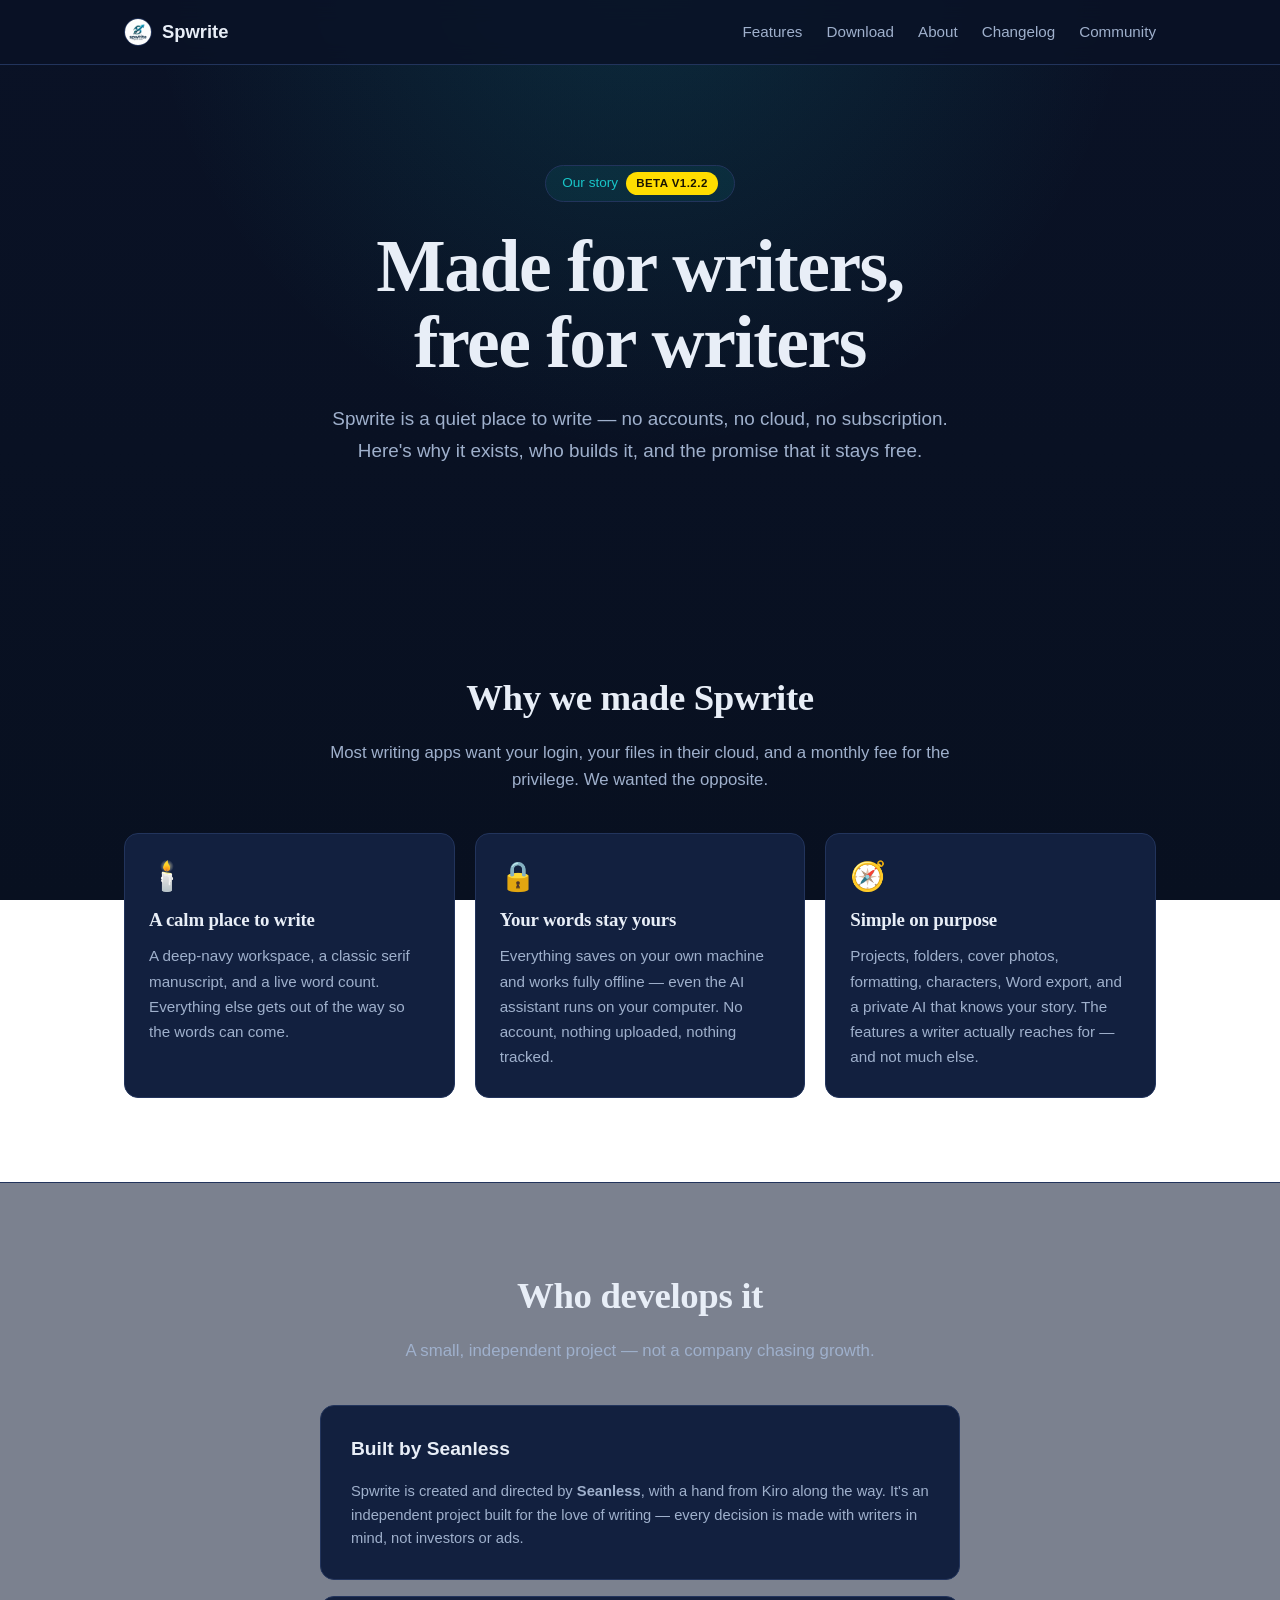
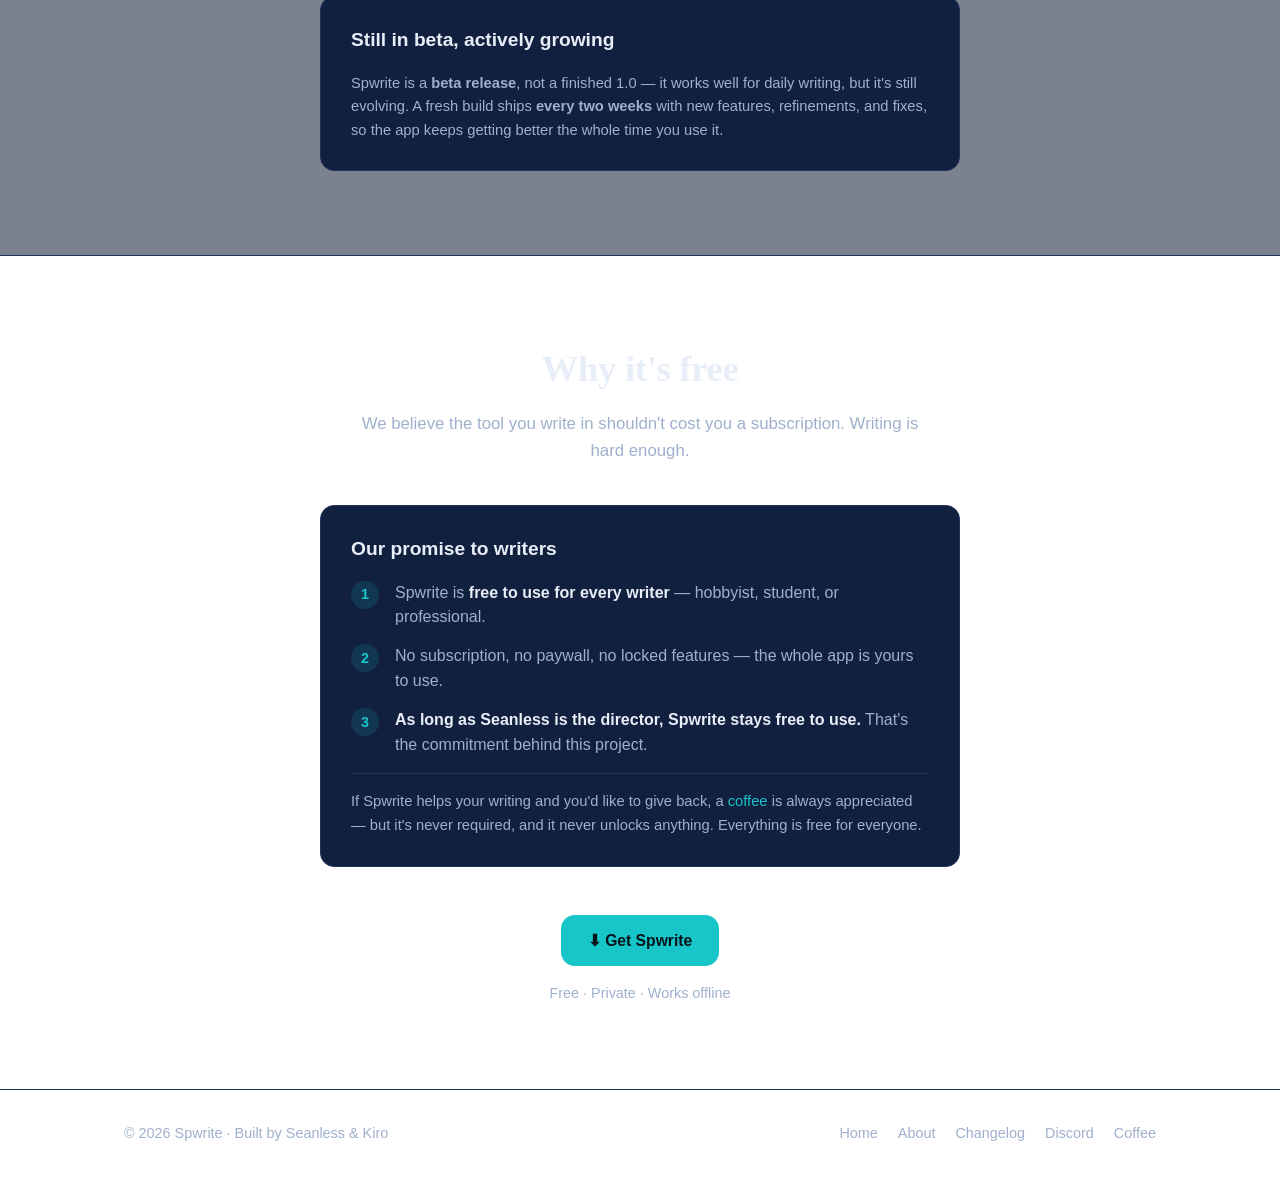
==== commit 7cba8fac: "Update content and download mac" ====
--- a/about.html
+++ b/about.html
@@ -19,6 +19,7 @@
         <a href="index.html#features">Features</a>
         <a href="index.html#download">Download</a>
         <a href="about.html">About</a>
+        <a href="changelog.html">Changelog</a>
         <a href="https://discord.gg/KCWfmqGCNy" target="_blank" rel="noopener">Community</a>
       </nav>
     </div>
@@ -28,7 +29,7 @@
     <!-- Hero -->
     <section class="hero">
       <div class="container hero-inner">
-        <span class="badge">Our story<span class="beta-tag">Beta v1.0.0</span></span>
+        <span class="badge">Our story<span class="beta-tag">Beta v1.2.2</span></span>
         <h1>Made for writers,<br />free for writers</h1>
         <p class="lead">
           Spwrite is a quiet place to write — no accounts, no cloud, no subscription.
@@ -55,14 +56,16 @@
           <div class="card">
             <div class="icon">🔒</div>
             <h3>Your words stay yours</h3>
-            <p>Everything saves on your own machine and works fully offline. No account
-              to make, nothing uploaded, nothing tracked.</p>
+            <p>Everything saves on your own machine and works fully offline — even the
+              AI assistant runs on your computer. No account, nothing uploaded, nothing
+              tracked.</p>
           </div>
           <div class="card">
             <div class="icon">🧭</div>
             <h3>Simple on purpose</h3>
-            <p>Projects, folders, formatting, characters, and a one-click export to Word.
-              The features a writer actually reaches for — and not much else.</p>
+            <p>Projects, folders, cover photos, formatting, characters, Word export, and a
+              private AI that knows your story. The features a writer actually reaches for —
+              and not much else.</p>
           </div>
         </div>
       </div>
@@ -136,6 +139,7 @@
       <div class="footer-links">
         <a href="index.html">Home</a>
         <a href="about.html">About</a>
+        <a href="changelog.html">Changelog</a>
         <a href="https://discord.gg/KCWfmqGCNy" target="_blank" rel="noopener">Discord</a>
         <a href="https://buymeacoffee.com/seanless" target="_blank" rel="noopener">Coffee</a>
       </div>
--- a/styles.css
+++ b/styles.css
@@ -132,10 +132,11 @@
 .beta-note strong { color: var(--text); }
 .hero h1 {
   font-family: Georgia, "Times New Roman", serif;
-  font-size: clamp(2.8rem, 6vw, 4.4rem);
-  line-height: 1.05;
+  font-size: clamp(2.8rem, 6vw, 4.6rem);
+  line-height: 1.04;
   letter-spacing: -0.02em;
   margin-bottom: 22px;
+  text-wrap: balance;
 }
 .lead {
   max-width: 620px;
@@ -203,12 +204,21 @@
 }
 .section h2 {
   font-family: Georgia, "Times New Roman", serif;
-  font-size: 2.1rem;
+  font-size: clamp(1.9rem, 3.5vw, 2.3rem);
   text-align: center;
   margin-bottom: 12px;
   letter-spacing: -0.01em;
-}
-.section-sub { text-align: center; color: var(--muted); max-width: 620px; margin: 0 auto 40px; }
+  text-wrap: balance;
+}
+.section-sub {
+  text-align: center;
+  color: var(--muted);
+  max-width: 660px;
+  margin: 0 auto 40px;
+  font-size: 1.05rem;
+  text-wrap: pretty;
+}
+.section-sub strong { color: var(--text); }
 .section-sub code {
   background: rgba(24, 197, 200, 0.12);
   color: var(--accent);
@@ -236,8 +246,117 @@
   box-shadow: 0 12px 28px rgba(0, 0, 0, 0.35);
 }
 .card .icon { font-size: 1.8rem; margin-bottom: 14px; line-height: 1; }
-.card h3 { font-size: 1.1rem; margin-bottom: 8px; }
-.card p { color: var(--muted); font-size: 0.95rem; }
+.card h3 {
+  font-family: Georgia, "Times New Roman", serif;
+  font-size: 1.18rem;
+  margin-bottom: 8px;
+  letter-spacing: -0.01em;
+}
+.card p { color: var(--muted); font-size: 0.95rem; line-height: 1.65; }
+
+/* Changelog */
+.changelog {
+  max-width: 760px;
+  margin: 0 auto;
+  display: flex;
+  flex-direction: column;
+  gap: 22px;
+}
+.changelog-status { text-align: center; color: var(--muted); }
+.changelog-status code {
+  background: rgba(24, 197, 200, 0.12);
+  color: var(--accent);
+  padding: 1px 6px;
+  border-radius: 6px;
+}
+.changelog-entry {
+  background: var(--card);
+  border: 1px solid var(--border);
+  border-radius: var(--radius);
+  padding: 28px 30px;
+}
+.changelog-head {
+  display: flex;
+  align-items: center;
+  flex-wrap: wrap;
+  gap: 12px;
+  padding-bottom: 16px;
+  margin-bottom: 16px;
+  border-bottom: 1px solid var(--border);
+}
+.changelog-version {
+  font-family: Georgia, "Times New Roman", serif;
+  font-size: 1.5rem;
+  letter-spacing: -0.01em;
+}
+.changelog-date { color: var(--muted); font-size: 0.9rem; }
+.changelog-pill {
+  margin-left: auto;
+  padding: 3px 12px;
+  border-radius: 999px;
+  font-size: 0.72rem;
+  font-weight: 700;
+  letter-spacing: 0.04em;
+  text-transform: uppercase;
+  color: #04141a;
+  background: var(--accent);
+}
+.changelog-body h1,
+.changelog-body h2,
+.changelog-body h3 { margin: 18px 0 8px; font-size: 1.1rem; }
+.changelog-body h1:first-child,
+.changelog-body h2:first-child,
+.changelog-body h3:first-child { margin-top: 0; }
+.changelog-body p { color: var(--muted); margin-bottom: 10px; }
+.changelog-body ul { list-style: none; margin: 8px 0 14px; }
+.changelog-body ul ul { margin: 6px 0 6px; }
+.changelog-body li {
+  position: relative;
+  padding-left: 22px;
+  color: var(--muted);
+  margin-bottom: 6px;
+}
+.changelog-body li::before {
+  content: "";
+  position: absolute;
+  left: 2px;
+  top: 10px;
+  width: 6px;
+  height: 6px;
+  border-radius: 50%;
+  background: var(--accent);
+}
+/* Sub-bullets: smaller, hollow marker */
+.changelog-body ul ul li { font-size: 0.95em; }
+.changelog-body ul ul li::before {
+  background: transparent;
+  border: 1.5px solid var(--accent);
+  width: 5px;
+  height: 5px;
+}
+.changelog-body strong { color: var(--text); }
+.changelog-body code {
+  font-family: "SFMono-Regular", Consolas, "Liberation Mono", Menlo, monospace;
+  font-size: 0.85em;
+  background: rgba(24, 197, 200, 0.12);
+  color: var(--accent);
+  padding: 1px 6px;
+  border-radius: 6px;
+}
+
+/* Mobile download notice */
+.mobile-notice {
+  max-width: 540px;
+  margin: 0 auto;
+  background: var(--card);
+  border: 1px solid var(--border);
+  border-radius: var(--radius);
+  padding: 36px 30px;
+  text-align: center;
+}
+.mobile-notice-icon { font-size: 2.4rem; margin-bottom: 10px; line-height: 1; }
+.mobile-notice h3 { font-size: 1.3rem; margin-bottom: 10px; }
+.mobile-notice p { color: var(--muted); margin-bottom: 22px; }
 
 /* Download */
 .download-grid {
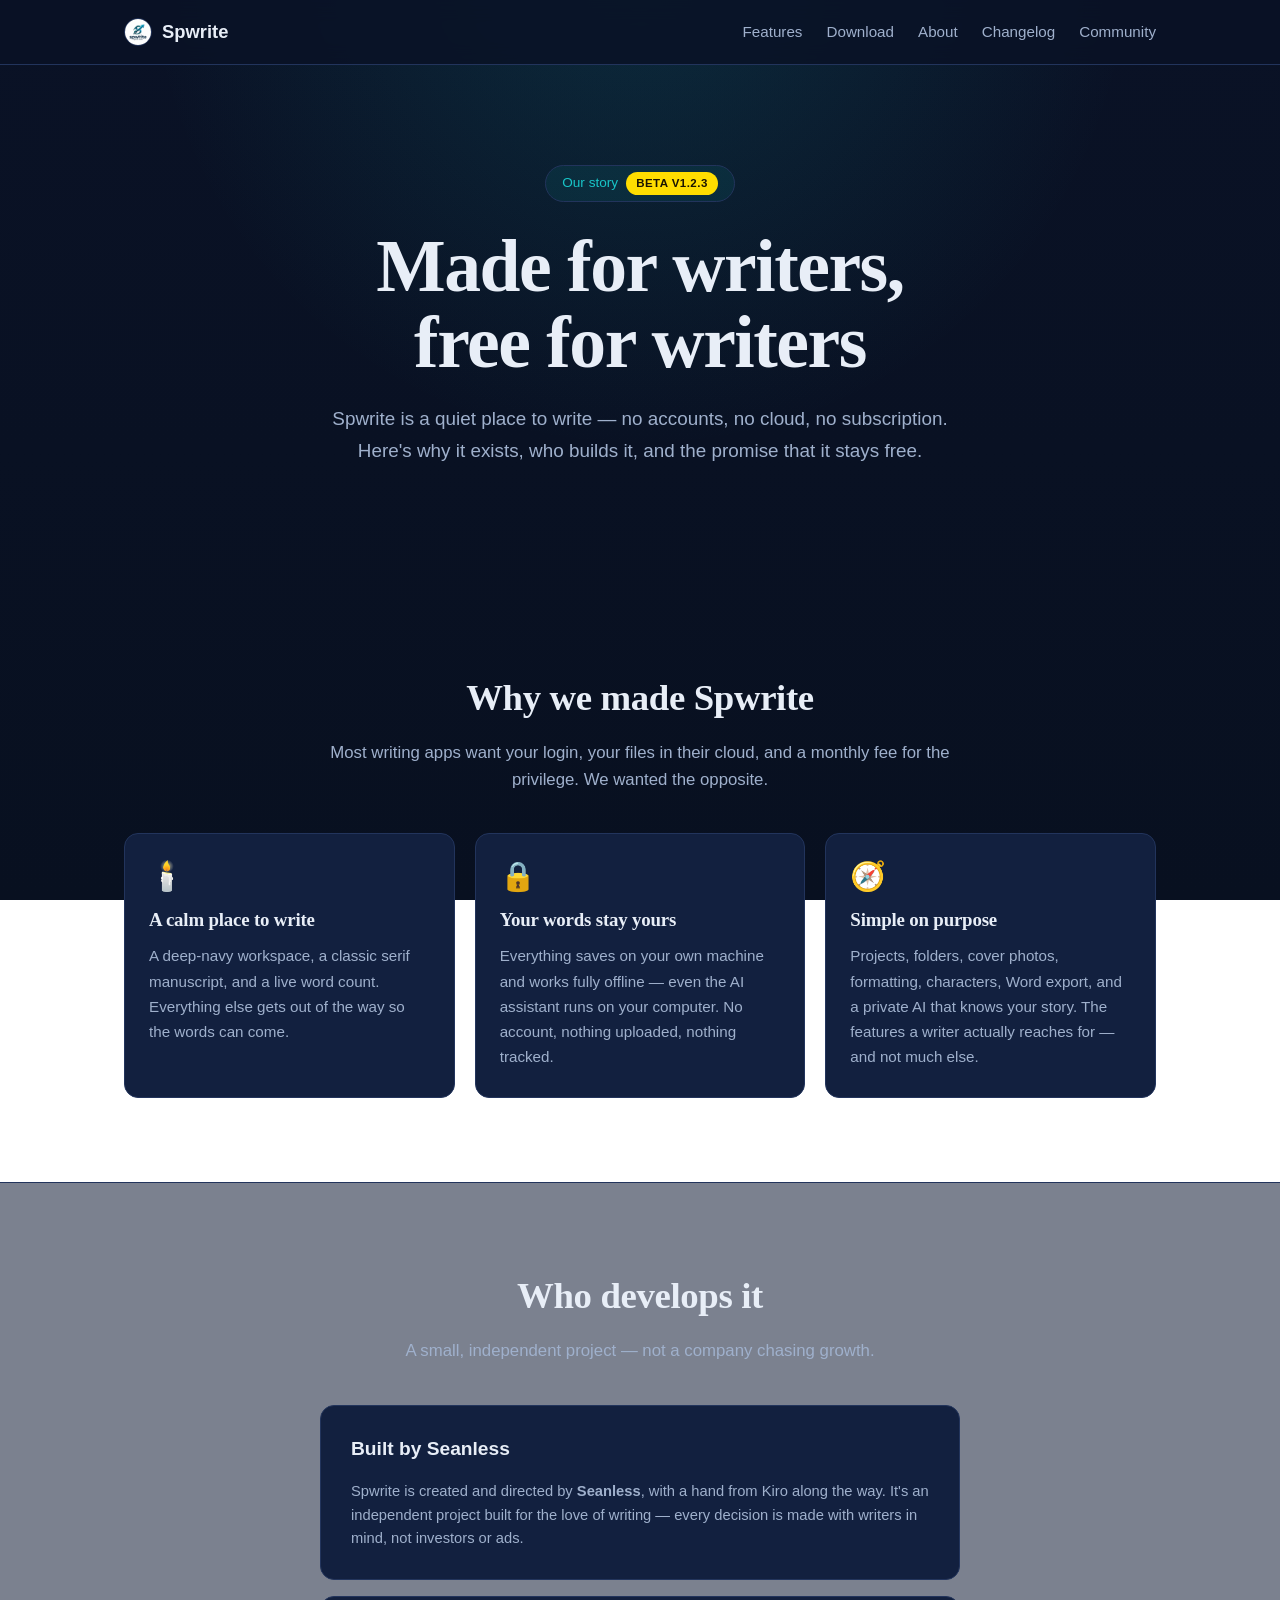
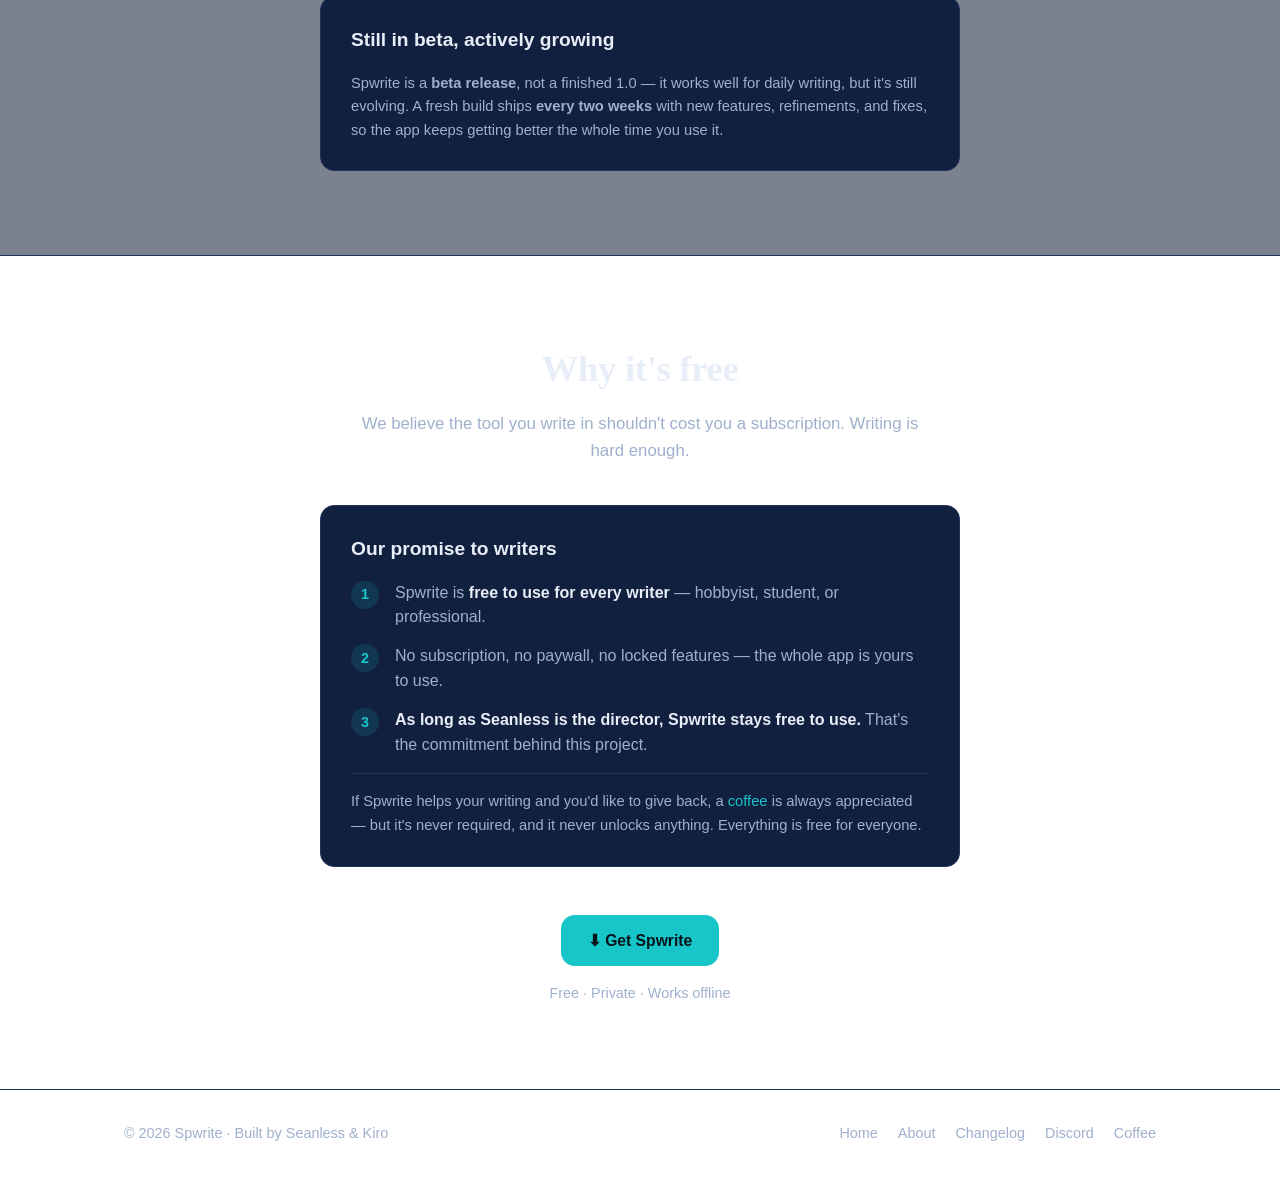
==== commit 78f7736b: "UPDATED ALL SOFTWARE DOWNLOAD TO VERSION 1.2.3" ====
--- a/about.html
+++ b/about.html
@@ -29,7 +29,7 @@
     <!-- Hero -->
     <section class="hero">
       <div class="container hero-inner">
-        <span class="badge">Our story<span class="beta-tag">Beta v1.2.2</span></span>
+        <span class="badge">Our story<span class="beta-tag">Beta v1.2.3</span></span>
         <h1>Made for writers,<br />free for writers</h1>
         <p class="lead">
           Spwrite is a quiet place to write — no accounts, no cloud, no subscription.
--- a/styles.css
+++ b/styles.css
@@ -386,6 +386,27 @@
   color: var(--muted);
 }
 .dl-source:hover { color: var(--accent); }
+
+/* Release meta (version · size · date · checksum) */
+.dl-meta {
+  display: flex;
+  flex-direction: column;
+  gap: 3px;
+  margin-top: 12px;
+  font-size: 0.82rem;
+  color: var(--muted);
+}
+.dl-meta:empty { display: none; }
+.dl-meta-center { align-items: center; text-align: center; margin-top: 14px; }
+.dl-ver { color: var(--accent); font-weight: 600; letter-spacing: 0.01em; }
+.dl-sub { color: var(--muted); }
+.dl-hash {
+  font-family: "SFMono-Regular", Consolas, "Liberation Mono", Menlo, monospace;
+  font-size: 0.74rem;
+  color: var(--muted);
+  opacity: 0.75;
+  cursor: help;
+}
 /* Open guide */
 .open-guide {
   max-width: 640px;
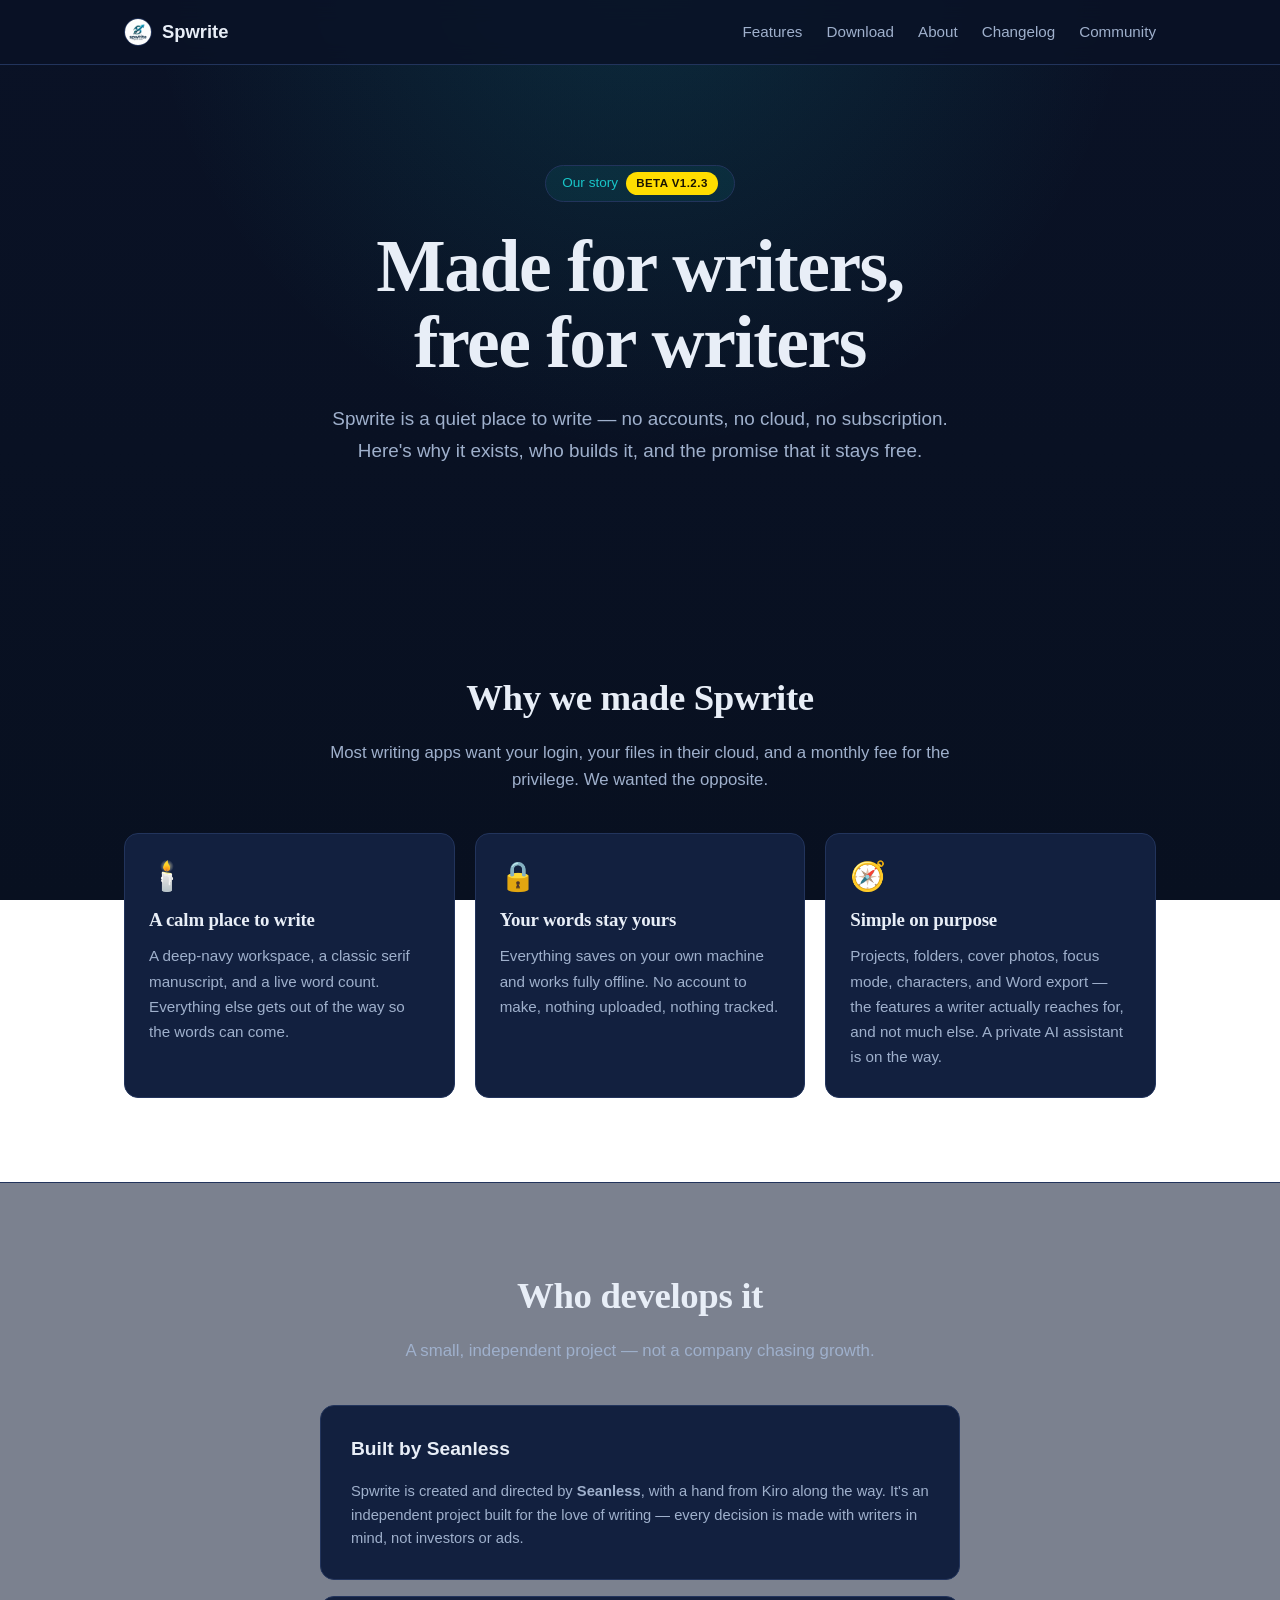
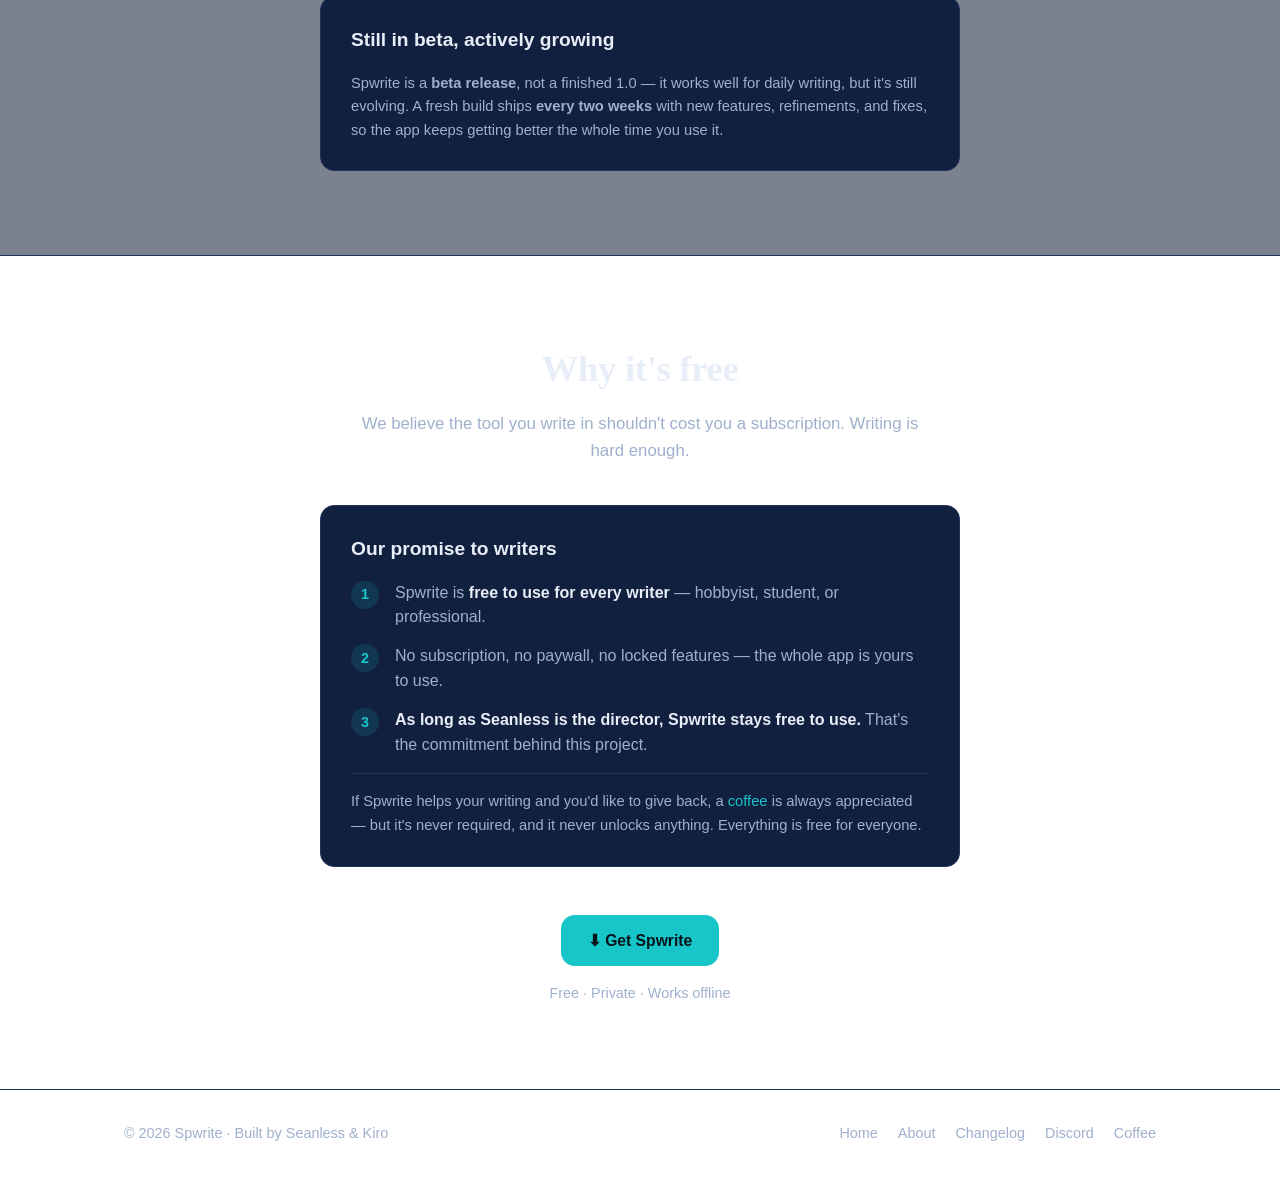
==== commit 0ef25efd: "Updating files" ====
--- a/about.html
+++ b/about.html
@@ -15,7 +15,10 @@
         <img src="assets/spwrite_logo.png" alt="Spwrite logo" width="28" height="28" />
         <span>Spwrite</span>
       </a>
-      <nav class="nav-links">
+      <button class="nav-toggle" aria-label="Menu" aria-expanded="false" aria-controls="nav-links">
+        <span></span><span></span><span></span>
+      </button>
+      <nav class="nav-links" id="nav-links">
         <a href="index.html#features">Features</a>
         <a href="index.html#download">Download</a>
         <a href="about.html">About</a>
@@ -56,16 +59,15 @@
           <div class="card">
             <div class="icon">🔒</div>
             <h3>Your words stay yours</h3>
-            <p>Everything saves on your own machine and works fully offline — even the
-              AI assistant runs on your computer. No account, nothing uploaded, nothing
-              tracked.</p>
+            <p>Everything saves on your own machine and works fully offline. No account to
+              make, nothing uploaded, nothing tracked.</p>
           </div>
           <div class="card">
             <div class="icon">🧭</div>
             <h3>Simple on purpose</h3>
-            <p>Projects, folders, cover photos, formatting, characters, Word export, and a
-              private AI that knows your story. The features a writer actually reaches for —
-              and not much else.</p>
+            <p>Projects, folders, cover photos, focus mode, characters, and Word export —
+              the features a writer actually reaches for, and not much else. A private AI
+              assistant is on the way.</p>
           </div>
         </div>
       </div>
@@ -147,5 +149,7 @@
   </footer>
 
   <script src="script.js"></script>
+  <script data-goatcounter="https://seanless.goatcounter.com/count"
+          async src="//gc.zgo.at/count.js"></script>
 </body>
 </html>
--- a/styles.css
+++ b/styles.css
@@ -86,9 +86,35 @@
   object-fit: cover;
   border: 1px solid var(--border);
 }
-.nav-links { display: flex; gap: 24px; }
+.nav-links { display: flex; gap: 24px; align-items: center; }
 .nav-links a { color: var(--muted); font-size: 0.95rem; transition: color 0.2s ease; }
 .nav-links a:hover { color: var(--text); }
+
+/* Hamburger toggle — hidden on desktop, shown on mobile */
+.nav-toggle {
+  display: none;
+  flex-direction: column;
+  justify-content: center;
+  gap: 5px;
+  width: 44px;
+  height: 44px;
+  padding: 10px;
+  background: transparent;
+  border: 1px solid var(--border);
+  border-radius: 10px;
+  cursor: pointer;
+}
+.nav-toggle span {
+  display: block;
+  height: 2px;
+  width: 100%;
+  background: var(--text);
+  border-radius: 2px;
+  transition: transform 0.25s ease, opacity 0.2s ease;
+}
+.nav-toggle[aria-expanded="true"] span:nth-child(1) { transform: translateY(7px) rotate(45deg); }
+.nav-toggle[aria-expanded="true"] span:nth-child(2) { opacity: 0; }
+.nav-toggle[aria-expanded="true"] span:nth-child(3) { transform: translateY(-7px) rotate(-45deg); }
 
 /* Hero */
 .hero {
@@ -541,8 +567,50 @@
 .footer-links a { color: var(--muted); }
 .footer-links a:hover { color: var(--text); }
 
+@media (max-width: 760px) {
+  .nav-toggle { display: flex; }
+  .nav-inner { position: relative; }
+
+  /* Links collapse into a dropdown panel below the bar */
+  .nav-links {
+    position: absolute;
+    top: calc(100% + 1px);
+    left: 0;
+    right: 0;
+    flex-direction: column;
+    align-items: stretch;
+    gap: 0;
+    padding: 8px;
+    background: rgba(10, 18, 38, 0.98);
+    backdrop-filter: blur(10px);
+    border: 1px solid var(--border);
+    border-top: none;
+    border-radius: 0 0 var(--radius) var(--radius);
+    box-shadow: 0 16px 32px rgba(0, 0, 0, 0.45);
+    transform-origin: top;
+    transform: scaleY(0);
+    opacity: 0;
+    pointer-events: none;
+    transition: transform 0.2s ease, opacity 0.2s ease;
+  }
+  .nav-links.open {
+    transform: scaleY(1);
+    opacity: 1;
+    pointer-events: auto;
+  }
+  .nav-links a {
+    padding: 14px 16px;
+    font-size: 1rem;
+    border-radius: 10px;
+  }
+  .nav-links a:hover,
+  .nav-links a:focus-visible {
+    background: rgba(24, 197, 200, 0.1);
+    color: var(--text);
+  }
+}
+
 @media (max-width: 600px) {
-  .nav-links { gap: 14px; font-size: 0.9rem; }
   .hero { padding: 68px 0 56px; }
   .section { padding: 56px 0; }
 }
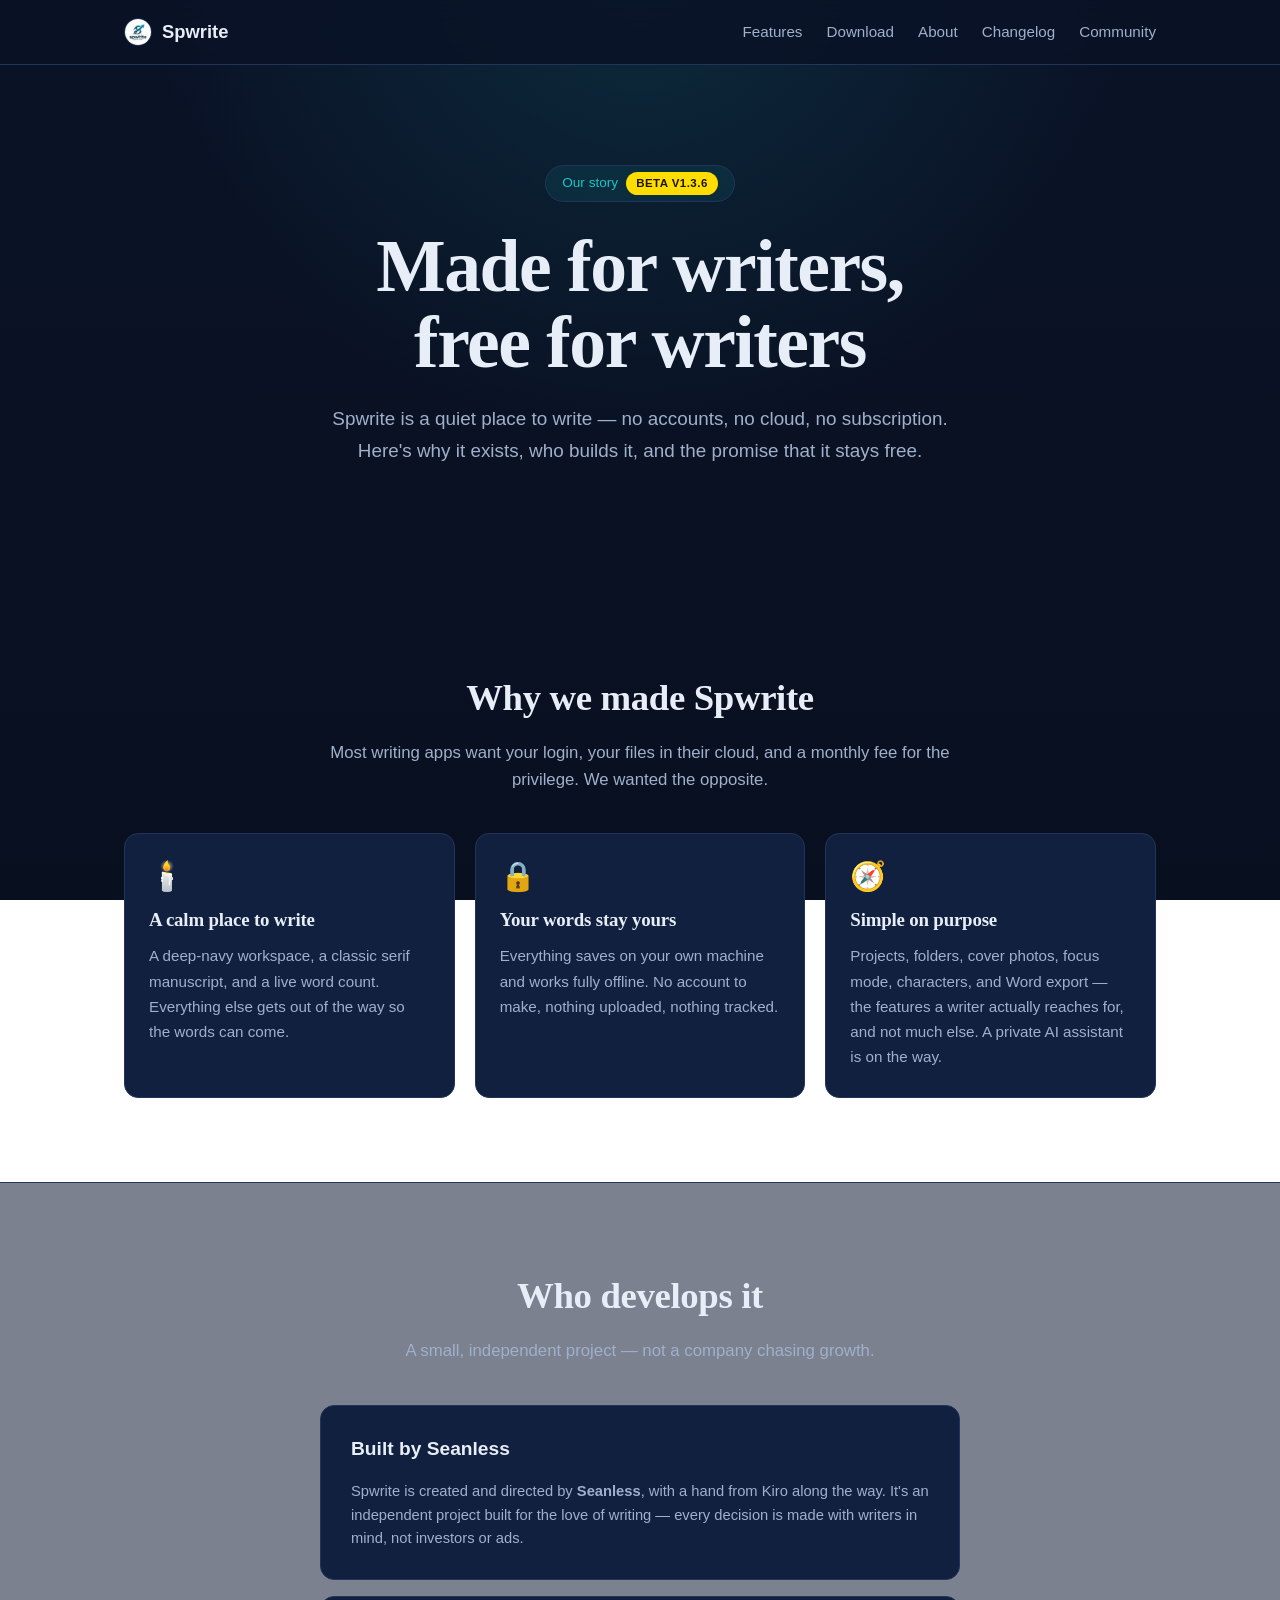
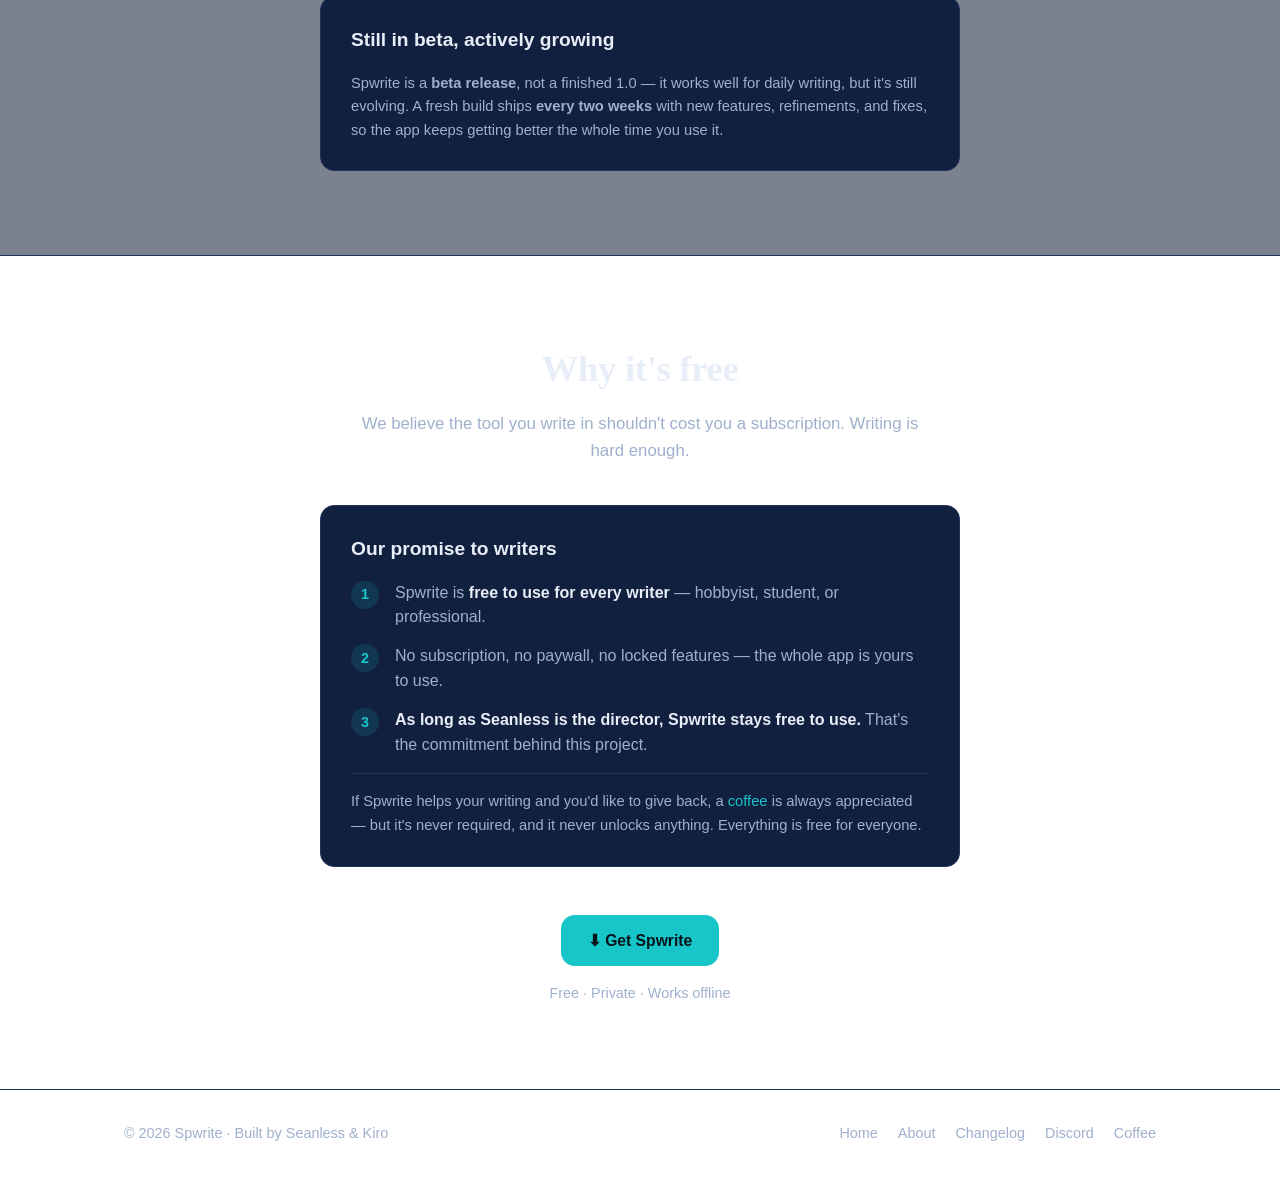
==== commit 14cd43b5: "Update the html files" ====
--- a/about.html
+++ b/about.html
@@ -32,7 +32,7 @@
     <!-- Hero -->
     <section class="hero">
       <div class="container hero-inner">
-        <span class="badge">Our story<span class="beta-tag">Beta v1.2.3</span></span>
+        <span class="badge">Our story<span class="beta-tag" data-app-version>Beta v1.3.6</span></span>
         <h1>Made for writers,<br />free for writers</h1>
         <p class="lead">
           Spwrite is a quiet place to write — no accounts, no cloud, no subscription.
